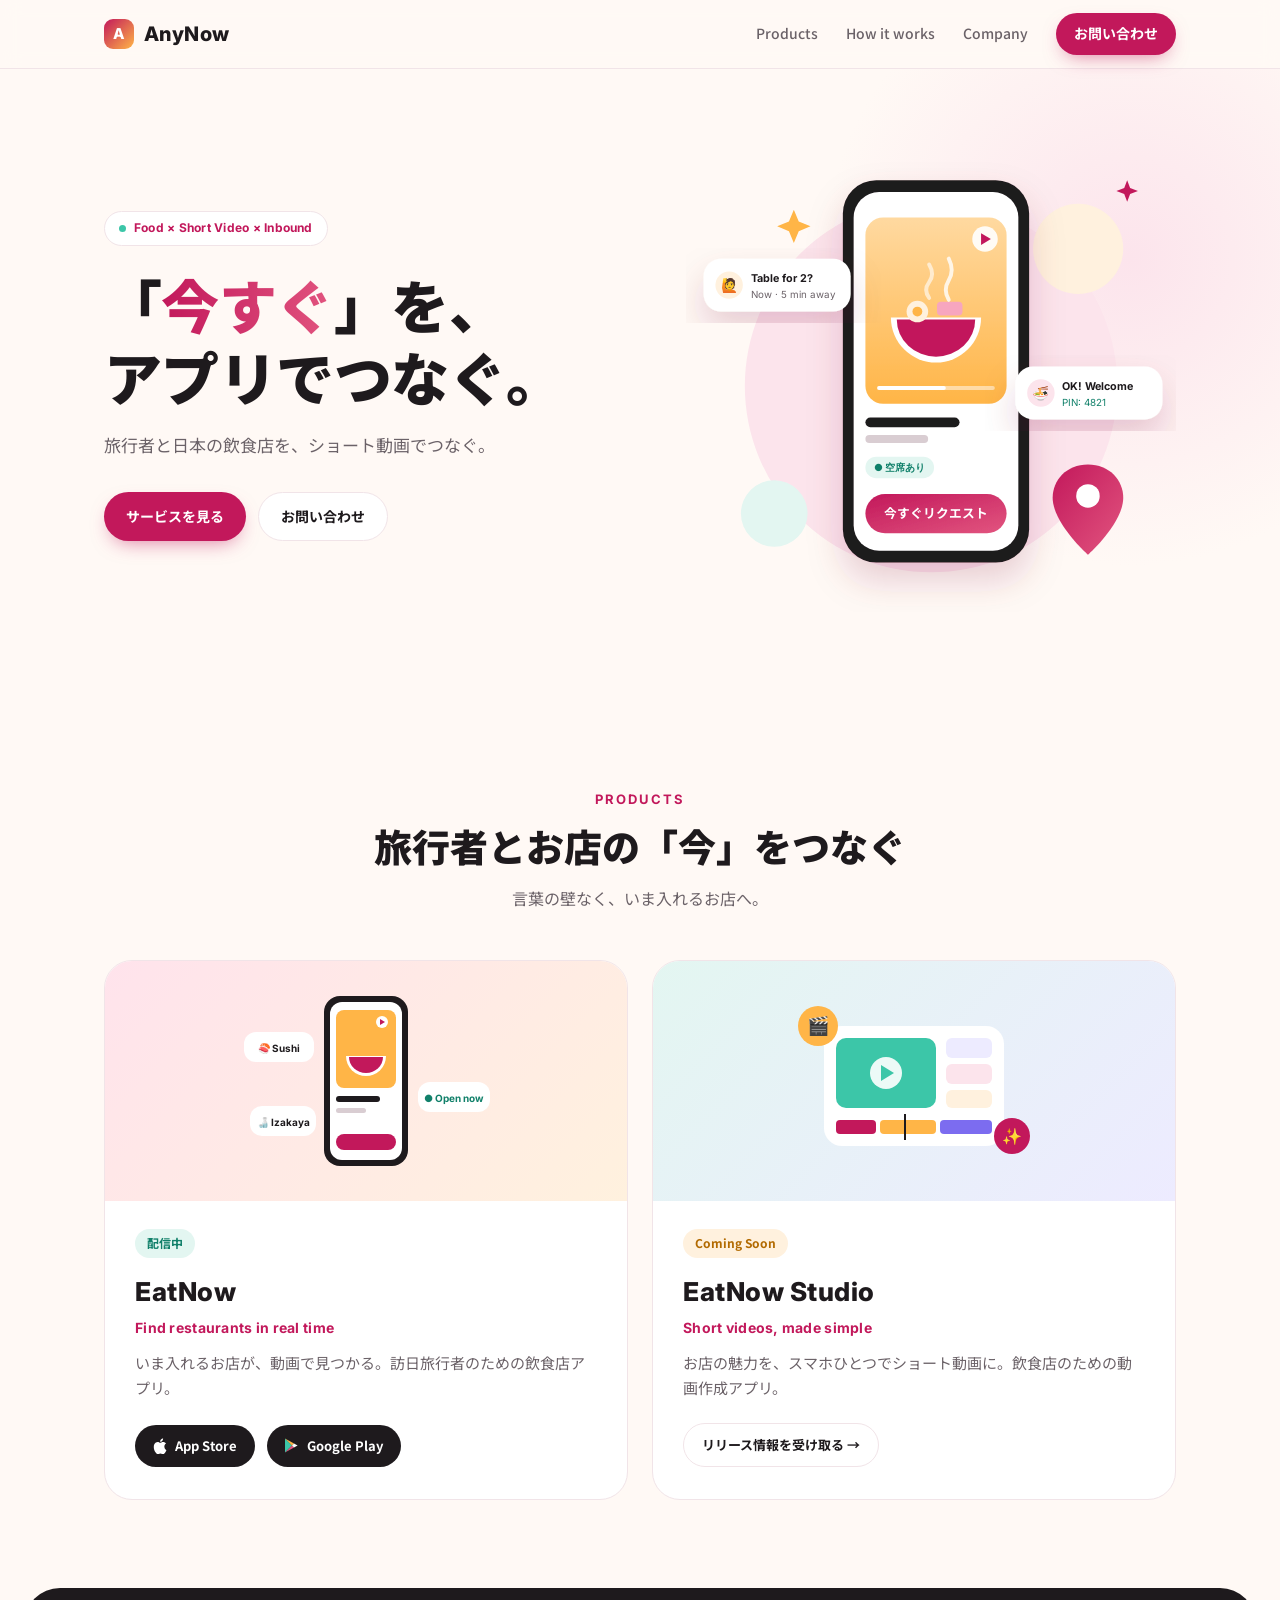
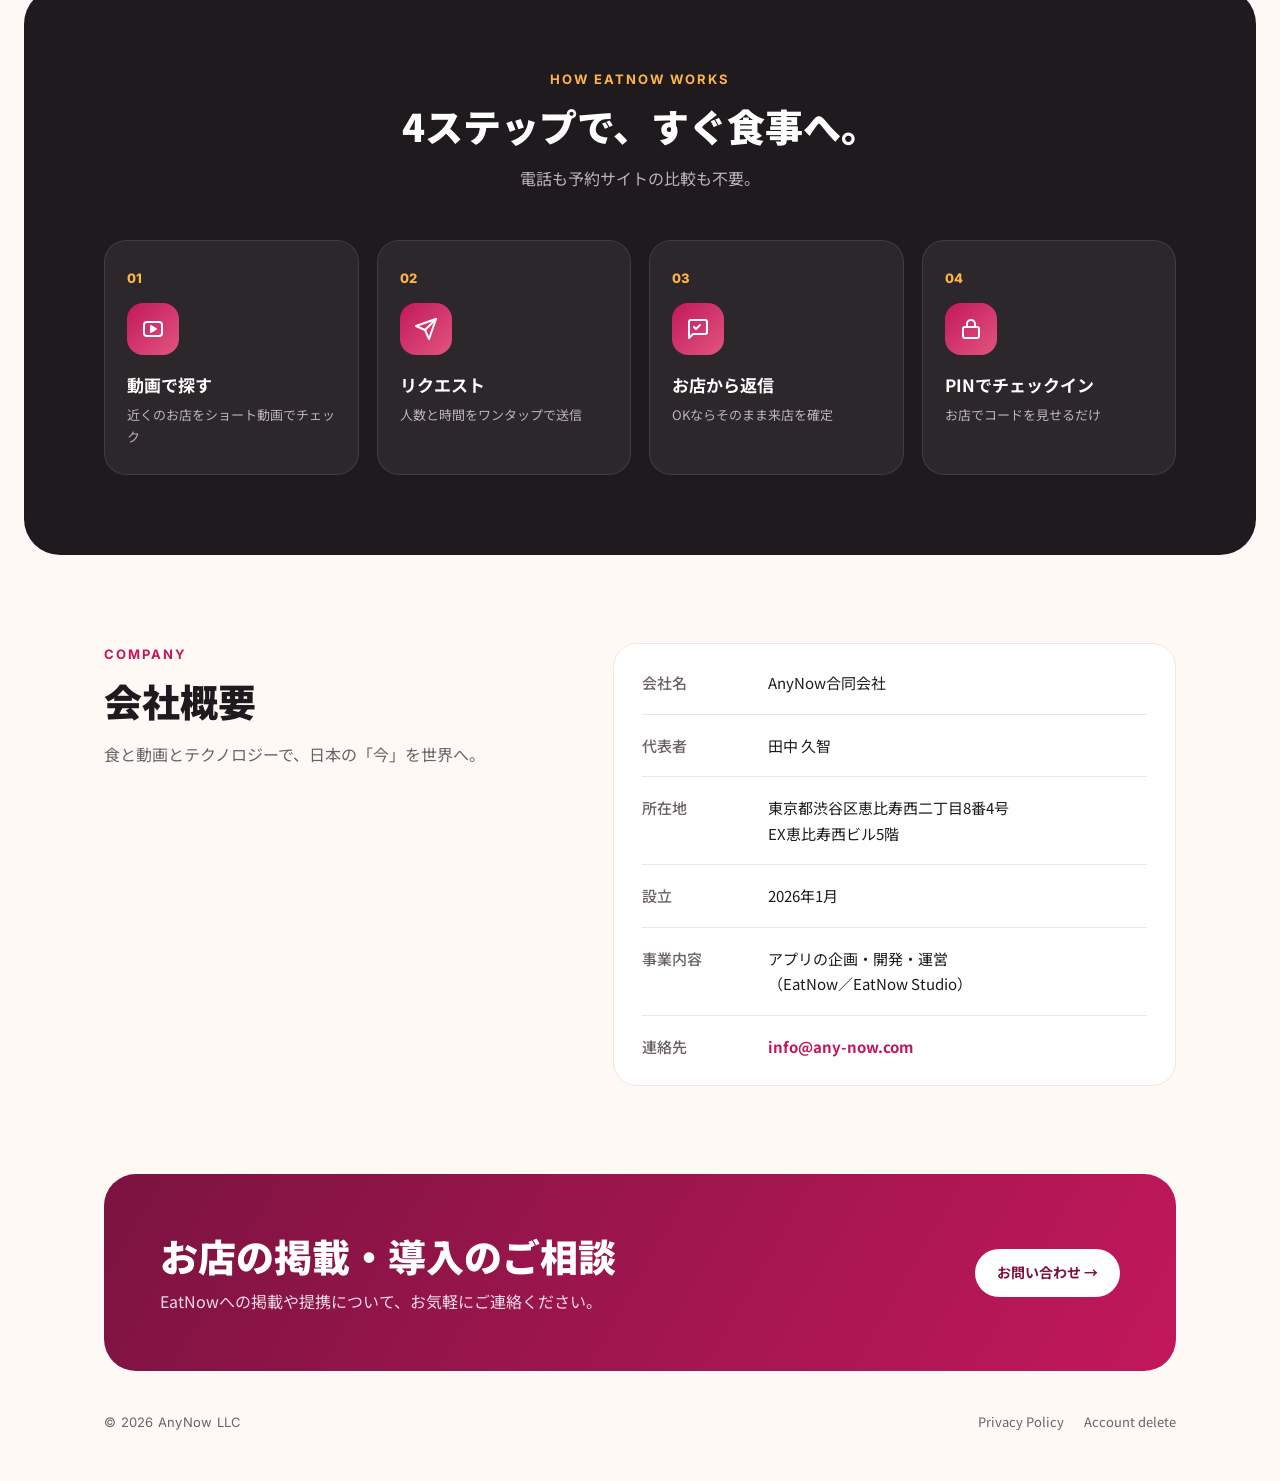
==== index.html @ a9640566 "Add AnyNow website (home, privacy policy, account delete)" ====
<!DOCTYPE html>
<html lang="ja">
<head>
<meta charset="utf-8">
<meta name="viewport" content="width=device-width, initial-scale=1">
<title>AnyNow | 「今すぐ」を、アプリでつなぐ。</title>
<meta name="description" content="AnyNow合同会社は、訪日旅行者と日本の飲食店をショート動画でつなぐアプリ「EatNow」を開発・運営しています。">
<link rel="icon" href="data:image/svg+xml,%3Csvg xmlns='http://www.w3.org/2000/svg' viewBox='0 0 32 32'%3E%3Cdefs%3E%3ClinearGradient id='g' x1='0' y1='0' x2='1' y2='1'%3E%3Cstop offset='0' stop-color='%23C2185B'/%3E%3Cstop offset='1' stop-color='%23FFB547'/%3E%3C/linearGradient%3E%3C/defs%3E%3Crect width='32' height='32' rx='9' fill='url(%23g)'/%3E%3Ctext x='16' y='22' text-anchor='middle' font-family='Arial' font-weight='700' font-size='16' fill='white'%3EA%3C/text%3E%3C/svg%3E">
<link rel="preconnect" href="https://fonts.googleapis.com">
<link href="https://fonts.googleapis.com/css2?family=Noto+Sans+JP:wght@400;500;700;900&family=Inter:wght@500;700;800&display=swap" rel="stylesheet">
<link rel="stylesheet" href="/style.css">
</head>
<body>
<nav>
  <div class="wrap">
    <a class="logo en" href="/"><i>A</i>AnyNow</a>
    <div class="links">
      <a href="#products">Products</a>
      <a href="#how">How it works</a>
      <a href="#company">Company</a>
      <a class="btn btn-primary" href="mailto:info@any-now.com">お問い合わせ</a>
    </div>
  </div>
</nav>

<header class="hero" id="top">
  <div class="wrap">
    <div>
      <span class="eyebrow"><b></b><span class="en">Food × Short Video × Inbound</span></span>
      <h1>「<em>今すぐ</em>」を、<br>アプリでつなぐ。</h1>
      <p class="lead">旅行者と日本の飲食店を、ショート動画でつなぐ。</p>
      <div class="cta">
        <a class="btn btn-primary" href="#products">サービスを見る</a>
        <a class="btn btn-ghost" href="mailto:info@any-now.com">お問い合わせ</a>
      </div>
    </div>

    <!-- Hero illustration -->
    <svg class="hero-art" viewBox="0 0 500 480" role="img" aria-label="スマホで飲食店の動画を見つけるイラスト">
      <defs>
        <linearGradient id="g1" x1="0" y1="0" x2="1" y2="1"><stop offset="0" stop-color="#C2185B"/><stop offset="1" stop-color="#E2557F"/></linearGradient>
        <linearGradient id="g2" x1="0" y1="0" x2="0" y2="1"><stop offset="0" stop-color="#FFD9A0"/><stop offset="1" stop-color="#FFB547"/></linearGradient>
        <filter id="sh" x="-20%" y="-20%" width="140%" height="140%"><feDropShadow dx="0" dy="18" stdDeviation="18" flood-color="#7B1340" flood-opacity=".18"/></filter>
      </defs>
      <!-- backdrop blobs -->
      <circle cx="250" cy="250" r="190" fill="#FCE4EC"/>
      <circle cx="400" cy="110" r="46" fill="#FFF1DE"/>
      <circle cx="90" cy="380" r="34" fill="#E3F6F1"/>
      <!-- phone -->
      <g filter="url(#sh)">
        <rect x="160" y="40" width="190" height="390" rx="34" fill="#1E1A1D"/>
        <rect x="171" y="52" width="168" height="366" rx="26" fill="#fff"/>
        <!-- video card -->
        <rect x="183" y="78" width="144" height="190" rx="18" fill="url(#g2)"/>
        <!-- ramen bowl -->
        <path d="M209 180 h92 a46 46 0 0 1 -92 0z" fill="#fff"/>
        <path d="M215 182 h80 a40 38 0 0 1 -80 0z" fill="#C2185B"/>
        <circle cx="236" cy="174" r="11" fill="#FFF1DE"/><circle cx="236" cy="174" r="5" fill="#FFB547"/>
        <rect x="256" y="164" width="26" height="14" rx="4" fill="#F7A6BF"/>
        <path d="M268 120 q6 12 0 22 q-6 10 0 20" stroke="#fff" stroke-width="4" fill="none" stroke-linecap="round" opacity=".8"/>
        <path d="M248 126 q6 10 0 18 q-6 8 0 16" stroke="#fff" stroke-width="4" fill="none" stroke-linecap="round" opacity=".6"/>
        <!-- play -->
        <circle cx="305" cy="100" r="13" fill="#fff" opacity=".9"/><path d="M301 94 l10 6 l-10 6z" fill="#C2185B"/>
        <!-- progress -->
        <rect x="195" y="250" width="120" height="4" rx="2" fill="#fff" opacity=".5"/><rect x="195" y="250" width="70" height="4" rx="2" fill="#fff"/>
        <!-- info -->
        <rect x="183" y="282" width="96" height="10" rx="5" fill="#1E1A1D"/>
        <rect x="183" y="300" width="64" height="8" rx="4" fill="#D9CDD2"/>
        <rect x="183" y="322" width="70" height="22" rx="11" fill="#E3F6F1"/><text x="218" y="337" text-anchor="middle" font-family="Inter" font-size="10" font-weight="700" fill="#11806A">● 空席あり</text>
        <rect x="183" y="360" width="144" height="40" rx="20" fill="url(#g1)"/>
        <text x="255" y="385" text-anchor="middle" font-family="Noto Sans JP, sans-serif" font-size="13" font-weight="700" fill="#fff">今すぐリクエスト</text>
      </g>
      <!-- chat bubbles -->
      <g class="float">
        <rect x="18" y="120" width="150" height="54" rx="18" fill="#fff" filter="url(#sh)"/>
        <circle cx="44" cy="147" r="14" fill="#FFF1DE"/><text x="44" y="152" text-anchor="middle" font-size="14">🙋</text>
        <text x="66" y="144" font-family="Inter" font-size="11" font-weight="700" fill="#1E1A1D">Table for 2?</text>
        <text x="66" y="160" font-family="Inter" font-size="10" fill="#6B6268">Now · 5 min away</text>
      </g>
      <g class="float d2">
        <rect x="336" y="230" width="150" height="54" rx="18" fill="#fff" filter="url(#sh)"/>
        <circle cx="362" cy="257" r="14" fill="#FCE4EC"/><text x="362" y="262" text-anchor="middle" font-size="14">🍜</text>
        <text x="384" y="254" font-family="Inter" font-size="11" font-weight="700" fill="#1E1A1D">OK! Welcome</text>
        <text x="384" y="270" font-family="Inter" font-size="10" fill="#11806A">PIN: 4821</text>
      </g>
      <!-- map pin -->
      <g class="float">
        <path d="M410 330 c-22 0 -36 16 -36 34 c0 26 36 58 36 58 s36 -32 36 -58 c0 -18 -14 -34 -36 -34z" fill="url(#g1)"/>
        <circle cx="410" cy="362" r="12" fill="#fff"/>
      </g>
      <!-- sparkles -->
      <path d="M110 70 l5 12 l12 5 l-12 5 l-5 12 l-5 -12 l-12 -5 l12 -5z" fill="#FFB547"/>
      <path d="M450 40 l3 8 l8 3 l-8 3 l-3 8 l-3 -8 l-8 -3 l8 -3z" fill="#C2185B"/>
    </svg>
  </div>
</header>

<section id="products">
  <div class="wrap center">
    <div class="kicker en">Products</div>
    <h2>旅行者とお店の「今」をつなぐ</h2>
    <p class="sub">言葉の壁なく、いま入れるお店へ。</p>
  </div>
  <div class="wrap grid2">
    <article class="card">
      <div class="art a">
        <svg width="260" height="190" viewBox="0 0 260 190" aria-hidden="true">
          <rect x="88" y="10" width="84" height="170" rx="16" fill="#1E1A1D"/>
          <rect x="94" y="16" width="72" height="158" rx="12" fill="#fff"/>
          <rect x="100" y="24" width="60" height="78" rx="8" fill="#FFB547"/>
          <path d="M110 70 h40 a20 20 0 0 1 -40 0z" fill="#fff"/><path d="M113 71 h34 a17 16 0 0 1 -34 0z" fill="#C2185B"/>
          <circle cx="146" cy="36" r="6" fill="#fff"/><path d="M144 33 l5 3 l-5 3z" fill="#C2185B"/>
          <rect x="100" y="110" width="44" height="6" rx="3" fill="#1E1A1D"/>
          <rect x="100" y="122" width="30" height="5" rx="2.5" fill="#D9CDD2"/>
          <rect x="100" y="148" width="60" height="16" rx="8" fill="#C2185B"/>
          <g class="float"><rect x="8" y="46" width="70" height="30" rx="12" fill="#fff"/><text x="43" y="66" text-anchor="middle" font-family="Inter" font-size="10" font-weight="700" fill="#1E1A1D">🍣 Sushi</text></g>
          <g class="float d2"><rect x="182" y="96" width="72" height="30" rx="12" fill="#fff"/><text x="218" y="116" text-anchor="middle" font-family="Inter" font-size="10" font-weight="700" fill="#11806A">● Open now</text></g>
          <g class="float"><rect x="14" y="120" width="66" height="30" rx="12" fill="#fff"/><text x="47" y="140" text-anchor="middle" font-family="Inter" font-size="10" font-weight="700" fill="#1E1A1D">🍶 Izakaya</text></g>
        </svg>
      </div>
      <div class="body">
        <span class="tag live">配信中</span>
        <h3 class="en">EatNow</h3>
        <div class="en-sub en">Find restaurants in real time</div>
        <p>いま入れるお店が、動画で見つかる。訪日旅行者のための飲食店アプリ。</p>
        <div class="cta">
          <a class="btn btn-dark" href="https://apps.apple.com/us/app/eatnow-by-anynow/id6777849976" target="_blank" rel="noopener">
            <svg width="14" height="16" viewBox="0 0 14 17" fill="#fff" aria-hidden="true"><path d="M11.6 9c0-2 1.7-3 1.8-3.1-1-1.4-2.5-1.6-3-1.6-1.3-.1-2.5.8-3.1.8-.7 0-1.6-.8-2.7-.8C3.2 4.3 1.9 5.2 1.1 6.5c-1.5 2.6-.4 6.5 1.1 8.6.7 1 1.5 2.2 2.6 2.1 1-.04 1.4-.7 2.7-.7 1.2 0 1.6.7 2.7.7 1.1 0 1.8-1 2.5-2 .8-1.2 1.1-2.3 1.1-2.4 0 0-2.2-.8-2.2-3.8zM9.5 2.9C10 2.2 10.4 1.3 10.3.4c-.8 0-1.8.5-2.3 1.2-.5.6-1 1.5-.8 2.4.9.1 1.8-.4 2.3-1.1z"/></svg>
            App Store</a>
          <a class="btn btn-dark" href="https://play.google.com/store/apps/details?id=com.anynow.app.eatnow" target="_blank" rel="noopener">
            <svg width="14" height="15" viewBox="0 0 14 15" aria-hidden="true"><path d="M0 .6v13.8L7 7.5z" fill="#3CC6A8"/><path d="M7 7.5 0 .6l9 5z" fill="#FFB547"/><path d="M7 7.5 0 14.4l9-5z" fill="#E2557F"/><path d="M9 5.6 12.6 7.5 9 9.4 7 7.5z" fill="#fff"/></svg>
            Google Play</a>
        </div>
      </div>
    </article>

    <article class="card">
      <div class="art b">
        <svg width="260" height="190" viewBox="0 0 260 190" aria-hidden="true">
          <!-- clapper / editor -->
          <rect x="40" y="40" width="180" height="120" rx="18" fill="#fff"/>
          <rect x="52" y="52" width="100" height="70" rx="10" fill="#3CC6A8"/>
          <circle cx="102" cy="87" r="16" fill="#fff" opacity=".9"/><path d="M97 79 l13 8 l-13 8z" fill="#3CC6A8"/>
          <rect x="162" y="52" width="46" height="20" rx="6" fill="#EDEBFF"/>
          <rect x="162" y="78" width="46" height="20" rx="6" fill="#FCE4EC"/>
          <rect x="162" y="104" width="46" height="18" rx="6" fill="#FFF1DE"/>
          <!-- timeline -->
          <rect x="52" y="134" width="40" height="14" rx="4" fill="#C2185B"/>
          <rect x="96" y="134" width="56" height="14" rx="4" fill="#FFB547"/>
          <rect x="156" y="134" width="52" height="14" rx="4" fill="#7C6CF0"/>
          <rect x="120" y="128" width="2" height="26" fill="#1E1A1D"/>
          <g class="float"><circle cx="34" cy="40" r="20" fill="#FFB547"/><text x="34" y="46" text-anchor="middle" font-size="18">🎬</text></g>
          <g class="float d2"><circle cx="228" cy="150" r="18" fill="#C2185B"/><text x="228" y="156" text-anchor="middle" font-size="16">✨</text></g>
        </svg>
      </div>
      <div class="body">
        <span class="tag soon">Coming Soon</span>
        <h3 class="en">EatNow Studio</h3>
        <div class="en-sub en">Short videos, made simple</div>
        <p>お店の魅力を、スマホひとつでショート動画に。飲食店のための動画作成アプリ。</p>
        <div class="cta">
          <a class="btn btn-ghost" href="mailto:info@any-now.com?subject=EatNow%20Studio">リリース情報を受け取る →</a>
        </div>
      </div>
    </article>
  </div>
</section>

<div class="steps" id="how">
  <div class="wrap center">
    <div class="kicker en">How EatNow works</div>
    <h2>4ステップで、すぐ食事へ。</h2>
    <p class="sub">電話も予約サイトの比較も不要。</p>
  </div>
  <div class="wrap grid4">
    <div class="step"><div class="num">01</div><div class="ic"><svg width="24" height="24" viewBox="0 0 24 24" fill="none" stroke="#fff" stroke-width="2" stroke-linecap="round" stroke-linejoin="round"><rect x="3" y="5" width="18" height="14" rx="3"/><path d="m10 9 5 3-5 3z" fill="#fff"/></svg></div><h4>動画で探す</h4><p>近くのお店をショート動画でチェック</p></div>
    <div class="step"><div class="num">02</div><div class="ic"><svg width="24" height="24" viewBox="0 0 24 24" fill="none" stroke="#fff" stroke-width="2" stroke-linecap="round" stroke-linejoin="round"><path d="M22 2 11 13"/><path d="M22 2 15 22l-4-9-9-4z"/></svg></div><h4>リクエスト</h4><p>人数と時間をワンタップで送信</p></div>
    <div class="step"><div class="num">03</div><div class="ic"><svg width="24" height="24" viewBox="0 0 24 24" fill="none" stroke="#fff" stroke-width="2" stroke-linecap="round" stroke-linejoin="round"><path d="M21 15a2 2 0 0 1-2 2H7l-4 4V5a2 2 0 0 1 2-2h14a2 2 0 0 1 2 2z"/><path d="m8 10 2 2 4-4"/></svg></div><h4>お店から返信</h4><p>OKならそのまま来店を確定</p></div>
    <div class="step"><div class="num">04</div><div class="ic"><svg width="24" height="24" viewBox="0 0 24 24" fill="none" stroke="#fff" stroke-width="2" stroke-linecap="round" stroke-linejoin="round"><rect x="4" y="10" width="16" height="11" rx="2"/><path d="M8 10V7a4 4 0 0 1 8 0v3"/></svg></div><h4>PINでチェックイン</h4><p>お店でコードを見せるだけ</p></div>
  </div>
</div>

<section id="company">
  <div class="wrap company">
    <div>
      <div class="kicker en">Company</div>
      <h2>会社概要</h2>
      <p class="sub">食と動画とテクノロジーで、日本の「今」を世界へ。</p>
    </div>
    <dl>
      <div><dt>会社名</dt><dd>AnyNow合同会社</dd></div>
      <div><dt>代表者</dt><dd>田中 久智</dd></div>
      <div><dt>所在地</dt><dd>東京都渋谷区恵比寿西二丁目8番4号<br>EX恵比寿西ビル5階</dd></div>
      <div><dt>設立</dt><dd>2026年1月</dd></div>
      <div><dt>事業内容</dt><dd>アプリの企画・開発・運営<br>（EatNow／EatNow Studio）</dd></div>
      <div><dt>連絡先</dt><dd><a href="mailto:info@any-now.com">info@any-now.com</a></dd></div>
    </dl>
  </div>
</section>

<div class="wrap">
  <div class="contact">
    <div>
      <h2>お店の掲載・導入のご相談</h2>
      <p>EatNowへの掲載や提携について、お気軽にご連絡ください。</p>
    </div>
    <a class="btn" href="mailto:info@any-now.com">お問い合わせ →</a>
  </div>
</div>

<footer>
  <div class="wrap">
    <span class="en">© 2026 AnyNow LLC</span>
    <span class="flinks"><a href="/privacy-policy">Privacy Policy</a><a href="/account-delete">Account delete</a></span>
  </div>
</footer>
</body>
</html>
---- style.css ----
:root{
    --brand:#C2185B; --brand-deep:#7B1340; --brand-soft:#FCE4EC;
    --sun:#FFB547; --mint:#3CC6A8; --ink:#1E1A1D; --muted:#6B6268;
    --bg:#FFF9F5; --card:#FFFFFF; --line:#F1E4E8;
  }
  *{box-sizing:border-box;margin:0;padding:0}
  html{scroll-behavior:smooth}
  body{font-family:"Noto Sans JP","Inter",system-ui,sans-serif;color:var(--ink);background:var(--bg);line-height:1.7;-webkit-font-smoothing:antialiased}
  a{color:inherit;text-decoration:none}
  .wrap{max-width:1120px;margin:0 auto;padding:0 24px}
  .en{font-family:"Inter","Noto Sans JP",sans-serif;letter-spacing:.02em}

  /* nav */
  nav{position:sticky;top:0;z-index:10;background:rgba(255,249,245,.85);backdrop-filter:blur(10px);border-bottom:1px solid var(--line)}
  nav .wrap{display:flex;align-items:center;justify-content:space-between;height:68px}
  .logo{display:flex;align-items:center;gap:10px;font-weight:800;font-size:20px}
  .logo i{width:30px;height:30px;border-radius:9px;background:linear-gradient(135deg,var(--brand),var(--sun));display:grid;place-items:center;color:#fff;font-style:normal;font-size:15px}
  .links{display:flex;gap:28px;align-items:center;font-size:14px;font-weight:500;color:var(--muted)}
  .links a:hover{color:var(--brand)}
  .btn{display:inline-flex;align-items:center;gap:8px;padding:12px 22px;border-radius:999px;font-weight:700;font-size:14px;transition:transform .15s,box-shadow .15s}
  .btn:hover{transform:translateY(-2px)}
  .btn-primary{background:var(--brand);color:#fff;box-shadow:0 8px 20px -8px rgba(194,24,91,.6)}
  .btn-dark{background:var(--ink);color:#fff}
  .btn-ghost{background:#fff;color:var(--ink);border:1px solid var(--line)}
  .links .btn{color:#fff;padding:9px 18px}

  /* hero */
  .hero{position:relative;overflow:hidden;padding:72px 0 88px}
  .hero::before{content:"";position:absolute;width:620px;height:620px;right:-160px;top:-120px;border-radius:50%;background:radial-gradient(circle,var(--brand-soft) 0%,rgba(252,228,236,0) 70%)}
  .hero .wrap{position:relative;display:grid;grid-template-columns:1.05fr .95fr;gap:40px;align-items:center}
  .eyebrow{display:inline-flex;gap:8px;align-items:center;font-size:12px;font-weight:700;color:var(--brand);background:#fff;border:1px solid var(--line);padding:6px 14px;border-radius:999px}
  .eyebrow b{width:7px;height:7px;border-radius:50%;background:var(--mint)}
  h1{font-size:clamp(34px,5.2vw,58px);line-height:1.25;font-weight:900;margin:22px 0 18px;letter-spacing:-.01em}
  h1 em{font-style:normal;background:linear-gradient(90deg,var(--brand),#E2557F);-webkit-background-clip:text;background-clip:text;color:transparent}
  .lead{font-size:17px;color:var(--muted);max-width:30em}
  .cta{display:flex;gap:12px;flex-wrap:wrap;margin-top:32px}
  .hero-art{width:100%;max-width:500px;justify-self:center}

  /* sections */
  section{padding:88px 0}
  .kicker{font-size:13px;font-weight:700;color:var(--brand);letter-spacing:.15em;text-transform:uppercase}
  h2{font-size:clamp(26px,3.4vw,38px);font-weight:900;line-height:1.35;margin:10px 0 14px}
  .sub{color:var(--muted);max-width:36em}
  .center{text-align:center}.center .sub{margin:0 auto}

  /* products */
  .grid2{display:grid;grid-template-columns:1fr 1fr;gap:24px;margin-top:48px}
  .card{background:var(--card);border:1px solid var(--line);border-radius:28px;overflow:hidden;display:flex;flex-direction:column;transition:transform .2s,box-shadow .2s}
  .card:hover{transform:translateY(-4px);box-shadow:0 24px 48px -24px rgba(123,19,64,.25)}
  .card .art{height:240px;display:grid;place-items:center}
  .card .art.a{background:linear-gradient(135deg,#FFE3EC,#FFF1DE)}
  .card .art.b{background:linear-gradient(135deg,#E3F6F1,#EDEBFF)}
  .card .body{padding:28px 30px 32px;flex:1;display:flex;flex-direction:column}
  .tag{align-self:flex-start;font-size:12px;font-weight:700;padding:4px 12px;border-radius:999px;margin-bottom:12px}
  .tag.live{background:#E3F6F1;color:#11806A}
  .tag.soon{background:#FFF1DE;color:#B26A00}
  .card h3{font-size:26px;font-weight:800}
  .card .en-sub{color:var(--brand);font-weight:700;font-size:14px;margin:2px 0 10px}
  .card p{color:var(--muted);font-size:15px}
  .card .cta{margin-top:auto;padding-top:22px}
  .card .btn{padding:10px 18px;font-size:13px}

  /* steps */
  .steps{background:var(--ink);color:#fff;border-radius:36px;margin:0 24px;padding:80px 0}
  .steps .kicker{color:var(--sun)}
  .steps .sub{color:#BDB3B8}
  .grid4{display:grid;grid-template-columns:repeat(4,1fr);gap:18px;margin-top:48px}
  .step{background:rgba(255,255,255,.06);border:1px solid rgba(255,255,255,.1);border-radius:22px;padding:26px 22px}
  .step .num{font-family:Inter;font-weight:800;font-size:13px;color:var(--sun)}
  .step .ic{width:52px;height:52px;border-radius:16px;display:grid;place-items:center;margin:14px 0 16px;background:linear-gradient(135deg,var(--brand),#E2557F)}
  .step h4{font-size:17px;font-weight:700}
  .step p{font-size:13px;color:#BDB3B8;margin-top:4px}

  /* company */
  .company{display:grid;grid-template-columns:.9fr 1.1fr;gap:48px;align-items:start}
  dl{background:#fff;border:1px solid var(--line);border-radius:24px;padding:8px 28px}
  dl div{display:grid;grid-template-columns:110px 1fr;gap:16px;padding:18px 0;border-bottom:1px solid var(--line);font-size:15px}
  dl div:last-child{border-bottom:none}
  dt{color:var(--muted);font-weight:500}
  dd a{color:var(--brand);font-weight:700}

  /* contact */
  .contact{background:linear-gradient(120deg,var(--brand-deep),var(--brand));color:#fff;border-radius:32px;padding:56px;display:flex;justify-content:space-between;align-items:center;gap:24px;flex-wrap:wrap}
  .contact h2{margin:0 0 6px}
  .contact p{opacity:.85}
  .contact .btn{background:#fff;color:var(--brand-deep)}
  footer{padding:40px 0 48px;color:var(--muted);font-size:13px}
  footer .wrap{display:flex;justify-content:space-between;flex-wrap:wrap;gap:12px}

  /* motion */
  @keyframes floaty{0%,100%{transform:translateY(0)}50%{transform:translateY(-10px)}}
  .float{animation:floaty 5s ease-in-out infinite}
  .float.d2{animation-delay:-2.5s}
  @media (prefers-reduced-motion:reduce){.float{animation:none}}

  @media (max-width:860px){
    .links a:not(.btn){display:none}
    .hero{padding:40px 0 56px}
    .hero .wrap,.grid2,.company{grid-template-columns:1fr}
    .hero-art{max-width:380px}
    .grid4{grid-template-columns:1fr 1fr}
    section{padding:64px 0}
    .steps{margin:0 12px;padding:56px 0;border-radius:28px}
    .contact{padding:36px 28px}
  }
  @media (max-width:480px){
    .wrap{padding:0 18px}
    .grid4{grid-template-columns:1fr}
    dl div{grid-template-columns:1fr;gap:2px}
  }

  footer .flinks{display:flex;gap:20px;flex-wrap:wrap}
  footer a:hover{color:var(--brand)}
  /* legal pages */
  .legal{max-width:760px;margin:0 auto;padding:64px 24px 40px}
  .legal h1{font-size:clamp(30px,4.5vw,44px);margin:8px 0 6px}
  .legal .updated{color:var(--muted);font-size:14px;margin-bottom:32px}
  .legal .doc{background:#fff;border:1px solid var(--line);border-radius:24px;padding:36px 40px}
  .legal h2{font-size:20px;margin:28px 0 8px}
  .legal h2:first-child{margin-top:0}
  .legal p{margin:8px 0;color:#3b3438}
  .legal ul{margin:8px 0 8px 1.3em;color:#3b3438}
  .legal li{margin:4px 0}
  .legal a{color:var(--brand);font-weight:700}
  .note{background:var(--brand-soft);border-radius:16px;padding:18px 22px;margin:18px 0}
  @media (max-width:480px){.legal .doc{padding:26px 22px}}
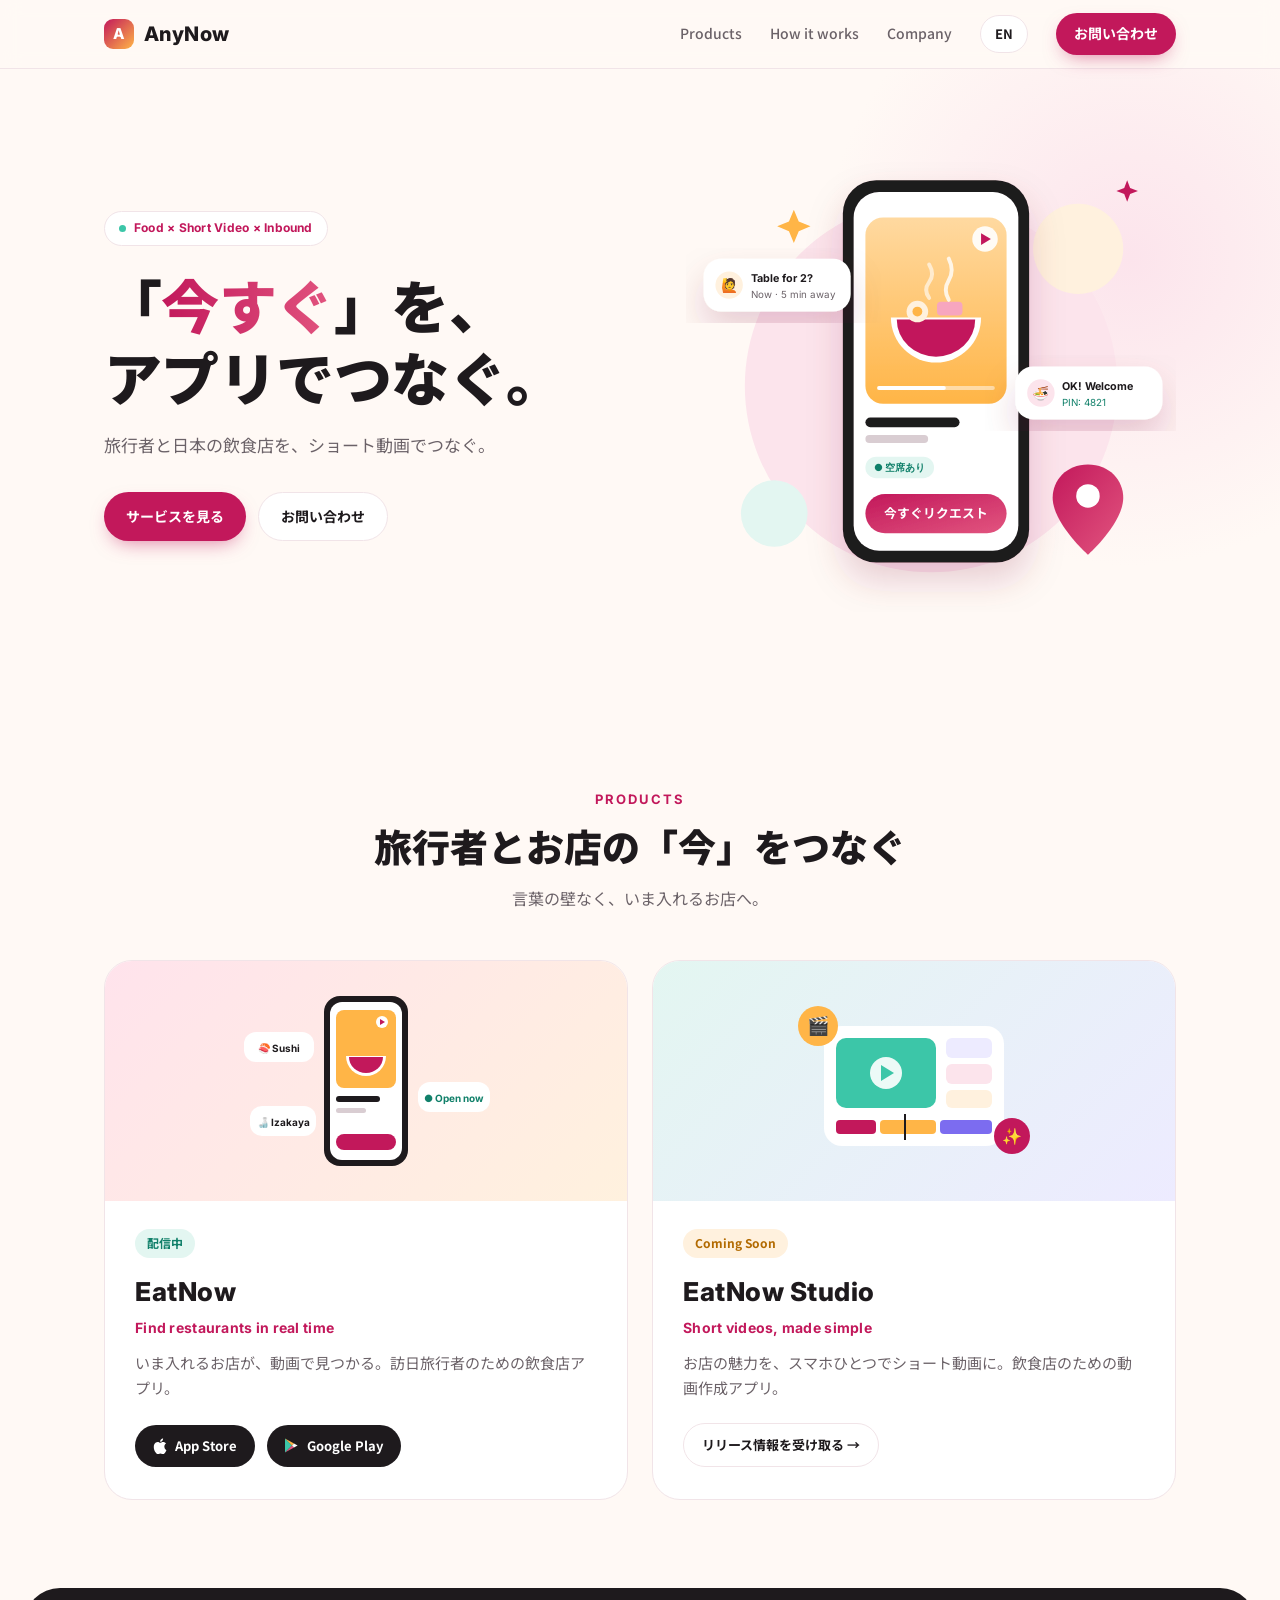
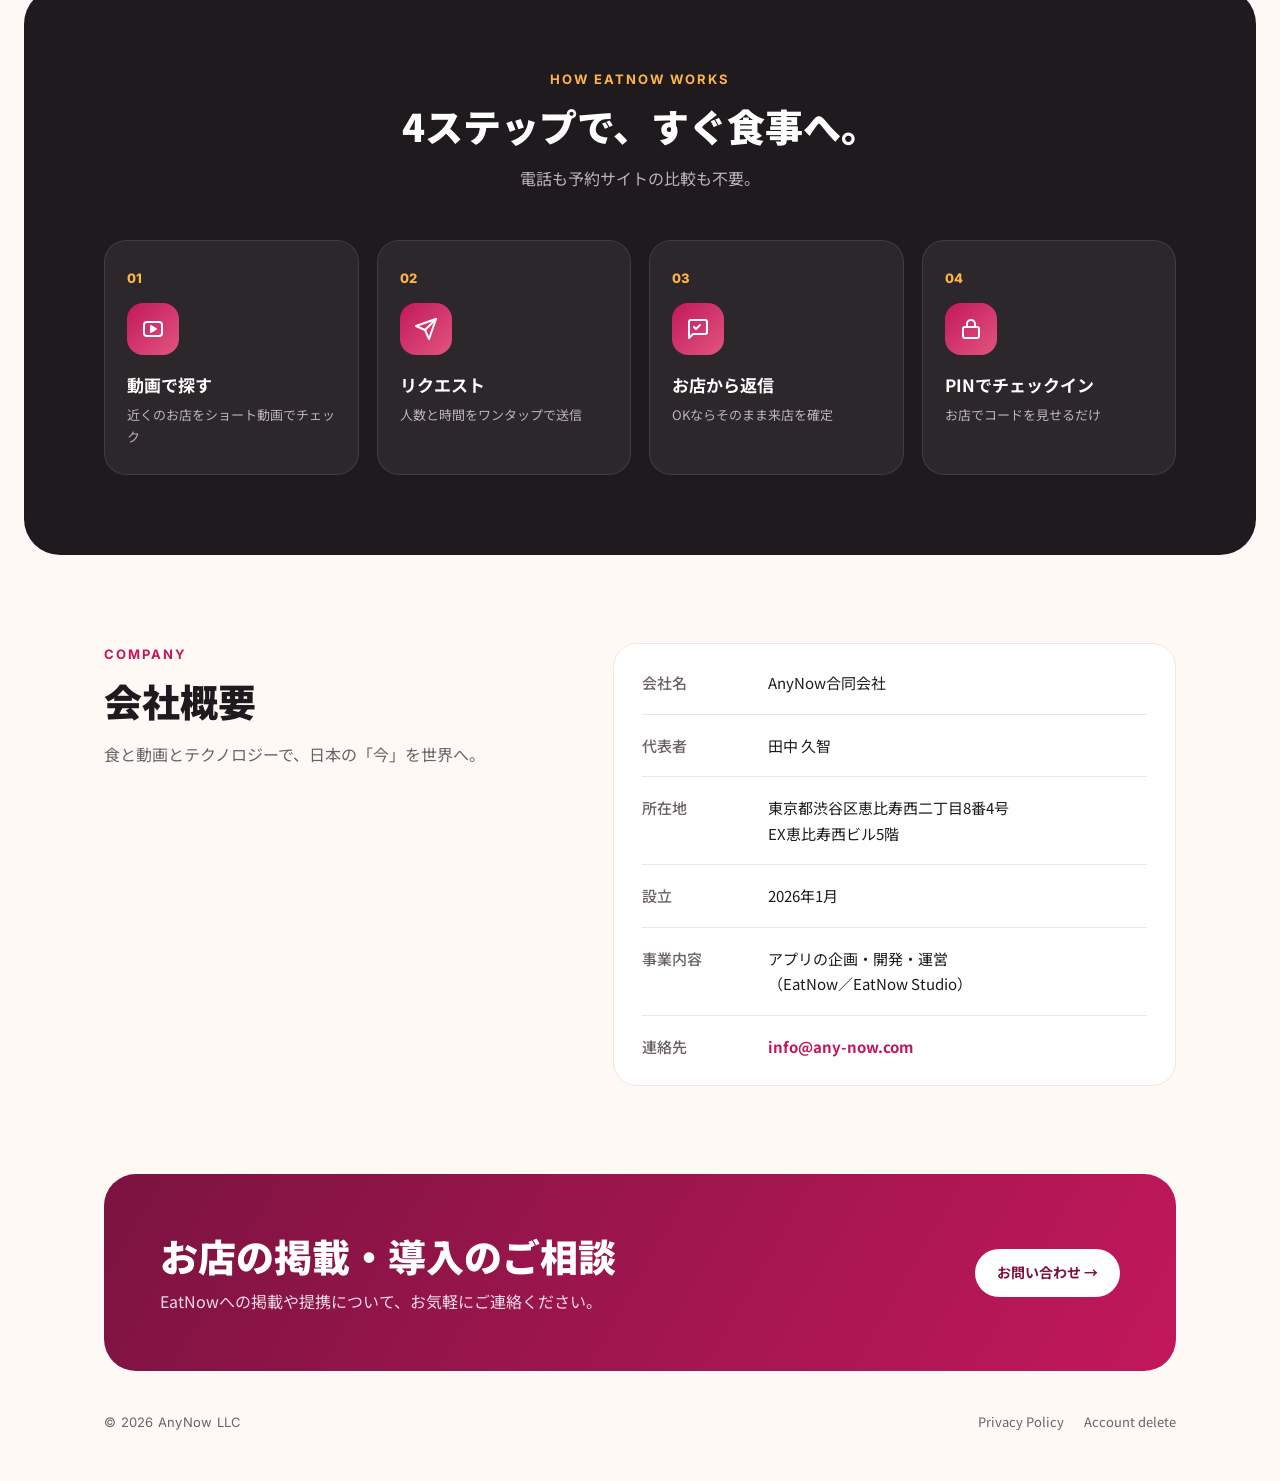
==== commit 20ddac92: "Add EN/JA language switch to pages" ====
--- a/index.html
+++ b/index.html
@@ -8,6 +8,8 @@
 <link rel="icon" href="data:image/svg+xml,%3Csvg xmlns='http://www.w3.org/2000/svg' viewBox='0 0 32 32'%3E%3Cdefs%3E%3ClinearGradient id='g' x1='0' y1='0' x2='1' y2='1'%3E%3Cstop offset='0' stop-color='%23C2185B'/%3E%3Cstop offset='1' stop-color='%23FFB547'/%3E%3C/linearGradient%3E%3C/defs%3E%3Crect width='32' height='32' rx='9' fill='url(%23g)'/%3E%3Ctext x='16' y='22' text-anchor='middle' font-family='Arial' font-weight='700' font-size='16' fill='white'%3EA%3C/text%3E%3C/svg%3E">
 <link rel="preconnect" href="https://fonts.googleapis.com">
 <link href="https://fonts.googleapis.com/css2?family=Noto+Sans+JP:wght@400;500;700;900&family=Inter:wght@500;700;800&display=swap" rel="stylesheet">
+<link rel="alternate" hreflang="ja" href="https://www.any-now.com/">
+<link rel="alternate" hreflang="en" href="https://www.any-now.com/en/">
 <link rel="stylesheet" href="/style.css">
 </head>
 <body>
@@ -18,6 +20,7 @@
       <a href="#products">Products</a>
       <a href="#how">How it works</a>
       <a href="#company">Company</a>
+      <a class="lang" href="/en/" lang="en">EN</a>
       <a class="btn btn-primary" href="mailto:info@any-now.com">お問い合わせ</a>
     </div>
   </div>
--- a/style.css
+++ b/style.css
@@ -94,7 +94,7 @@
   @media (prefers-reduced-motion:reduce){.float{animation:none}}
 
   @media (max-width:860px){
-    .links a:not(.btn){display:none}
+    .links a:not(.btn):not(.lang){display:none}
     .hero{padding:40px 0 56px}
     .hero .wrap,.grid2,.company{grid-template-columns:1fr}
     .hero-art{max-width:380px}
@@ -124,3 +124,12 @@
   .legal a{color:var(--brand);font-weight:700}
   .note{background:var(--brand-soft);border-radius:16px;padding:18px 22px;margin:18px 0}
   @media (max-width:480px){.legal .doc{padding:26px 22px}}
+
+  .links .lang{color:var(--ink);background:#fff;border:1px solid var(--line);border-radius:999px;padding:7px 14px;font-size:13px;font-weight:700}
+  .links .lang:hover{color:var(--brand);border-color:var(--brand)}
+  .lang-switch{display:inline-flex;background:#fff;border:1px solid var(--line);border-radius:999px;padding:4px;margin:0 0 24px}
+  .lang-switch button{border:0;background:none;font:inherit;font-size:13px;font-weight:700;color:var(--muted);padding:6px 16px;border-radius:999px;cursor:pointer}
+  .lang-switch button[aria-pressed="true"]{background:var(--brand);color:#fff}
+  .js [data-lang]{display:none}
+  .js [data-lang].on{display:block}
+  .tr-note{font-size:13px;color:var(--muted);margin-top:24px}
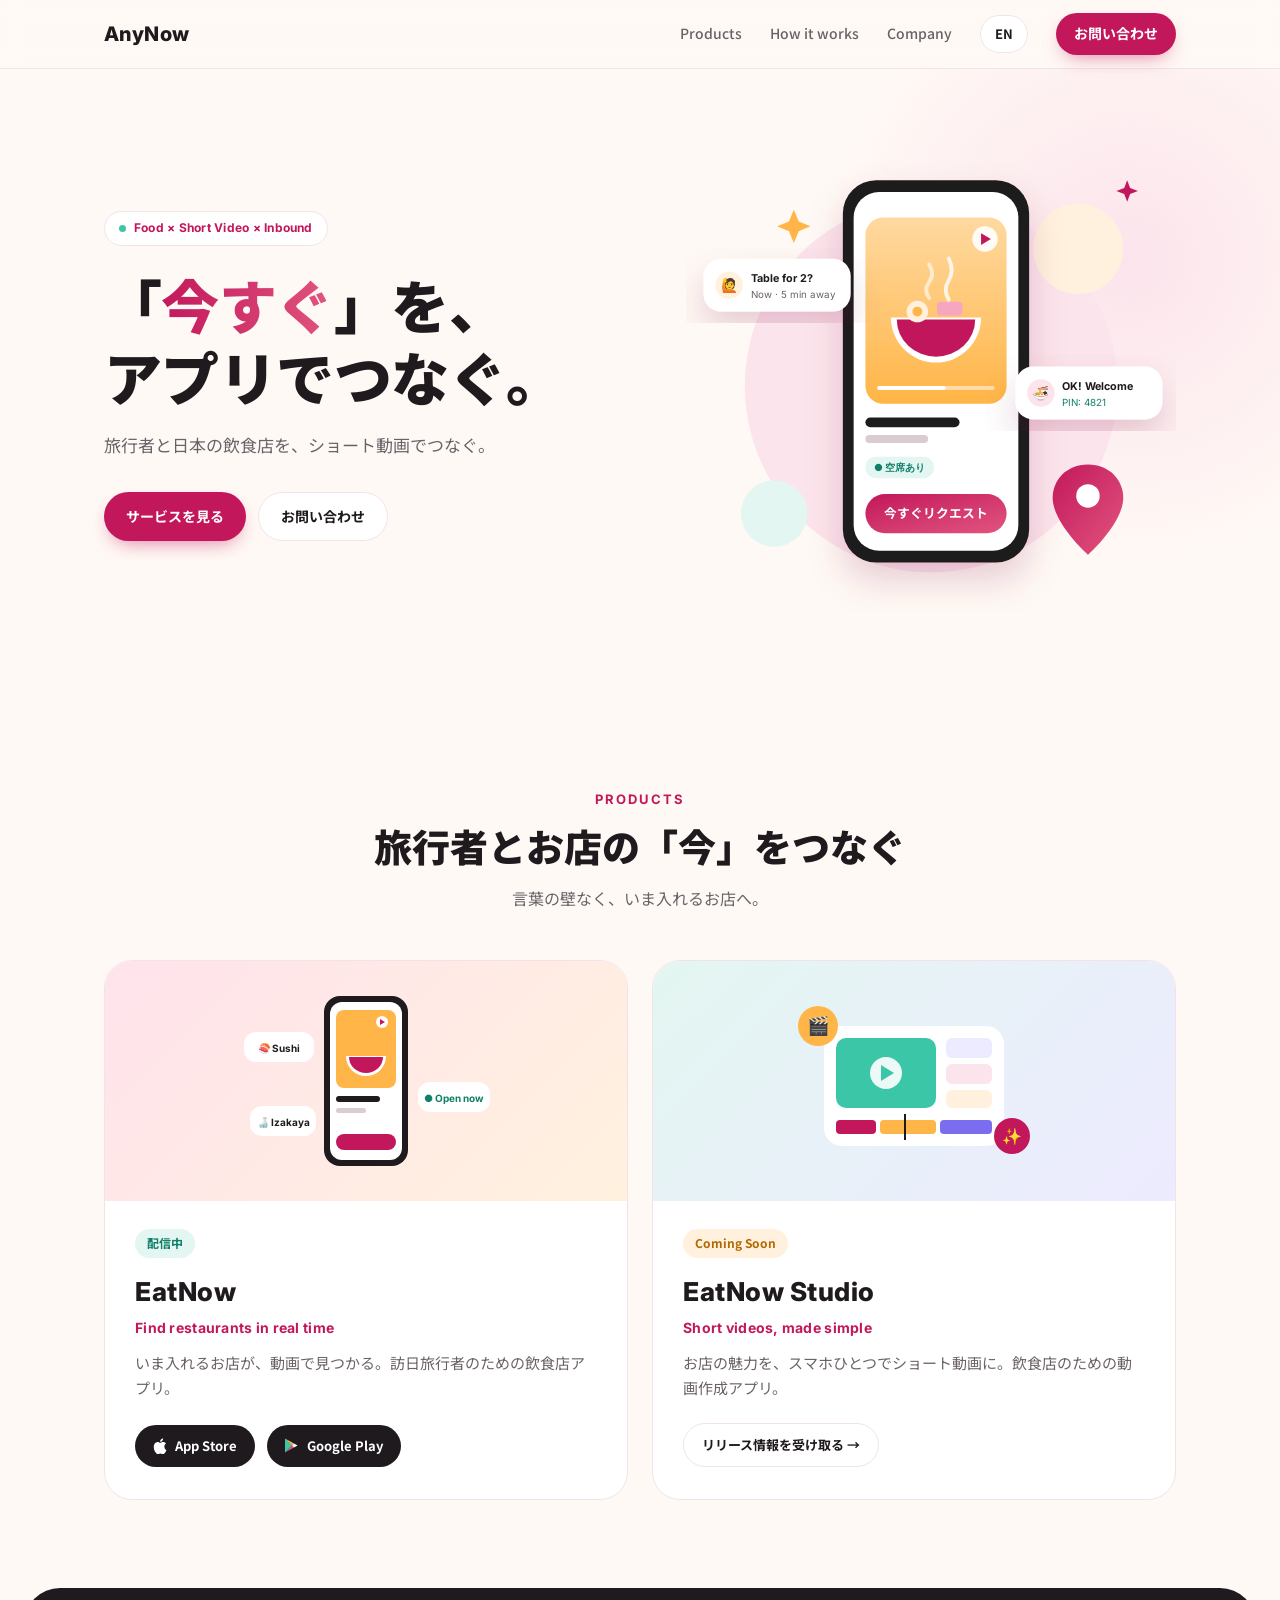
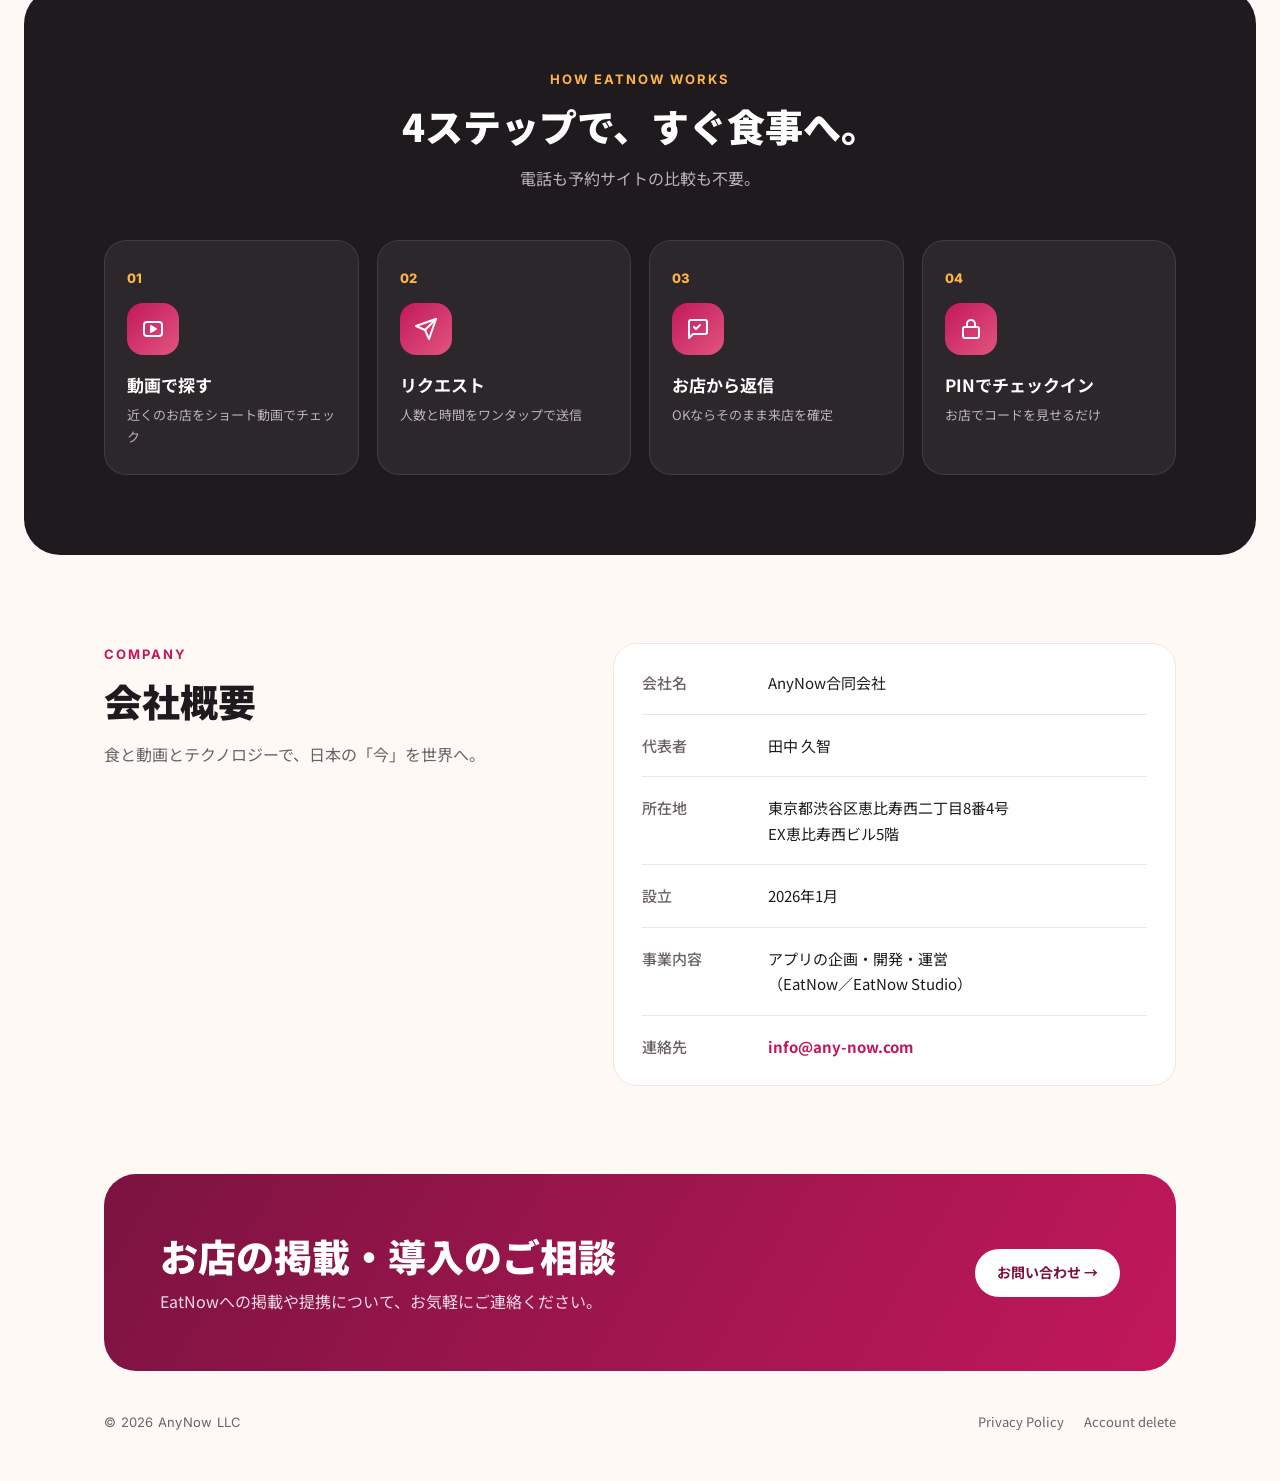
==== commit ba9d1f37: "Use text-only AnyNow logo" ====
--- a/index.html
+++ b/index.html
@@ -15,7 +15,7 @@
 <body>
 <nav>
   <div class="wrap">
-    <a class="logo en" href="/"><i>A</i>AnyNow</a>
+    <a class="logo en" href="/">AnyNow</a>
     <div class="links">
       <a href="#products">Products</a>
       <a href="#how">How it works</a>
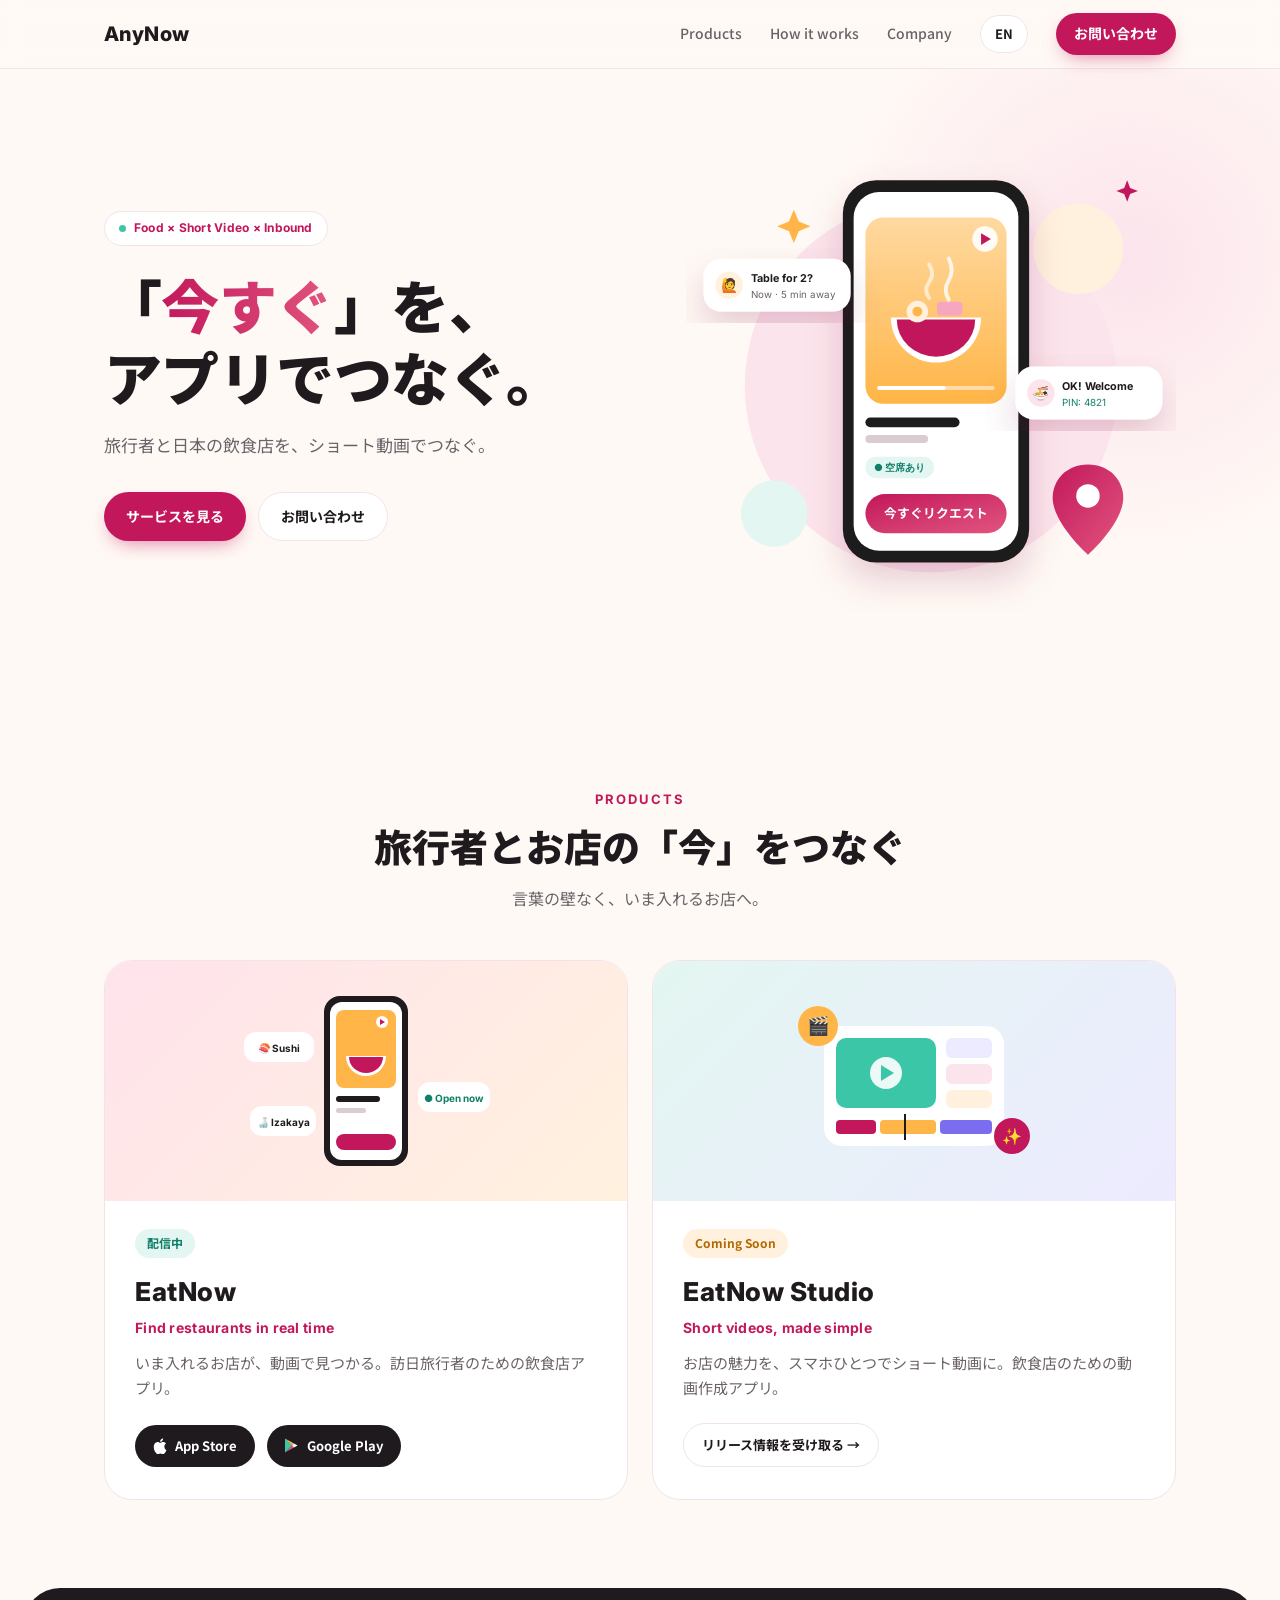
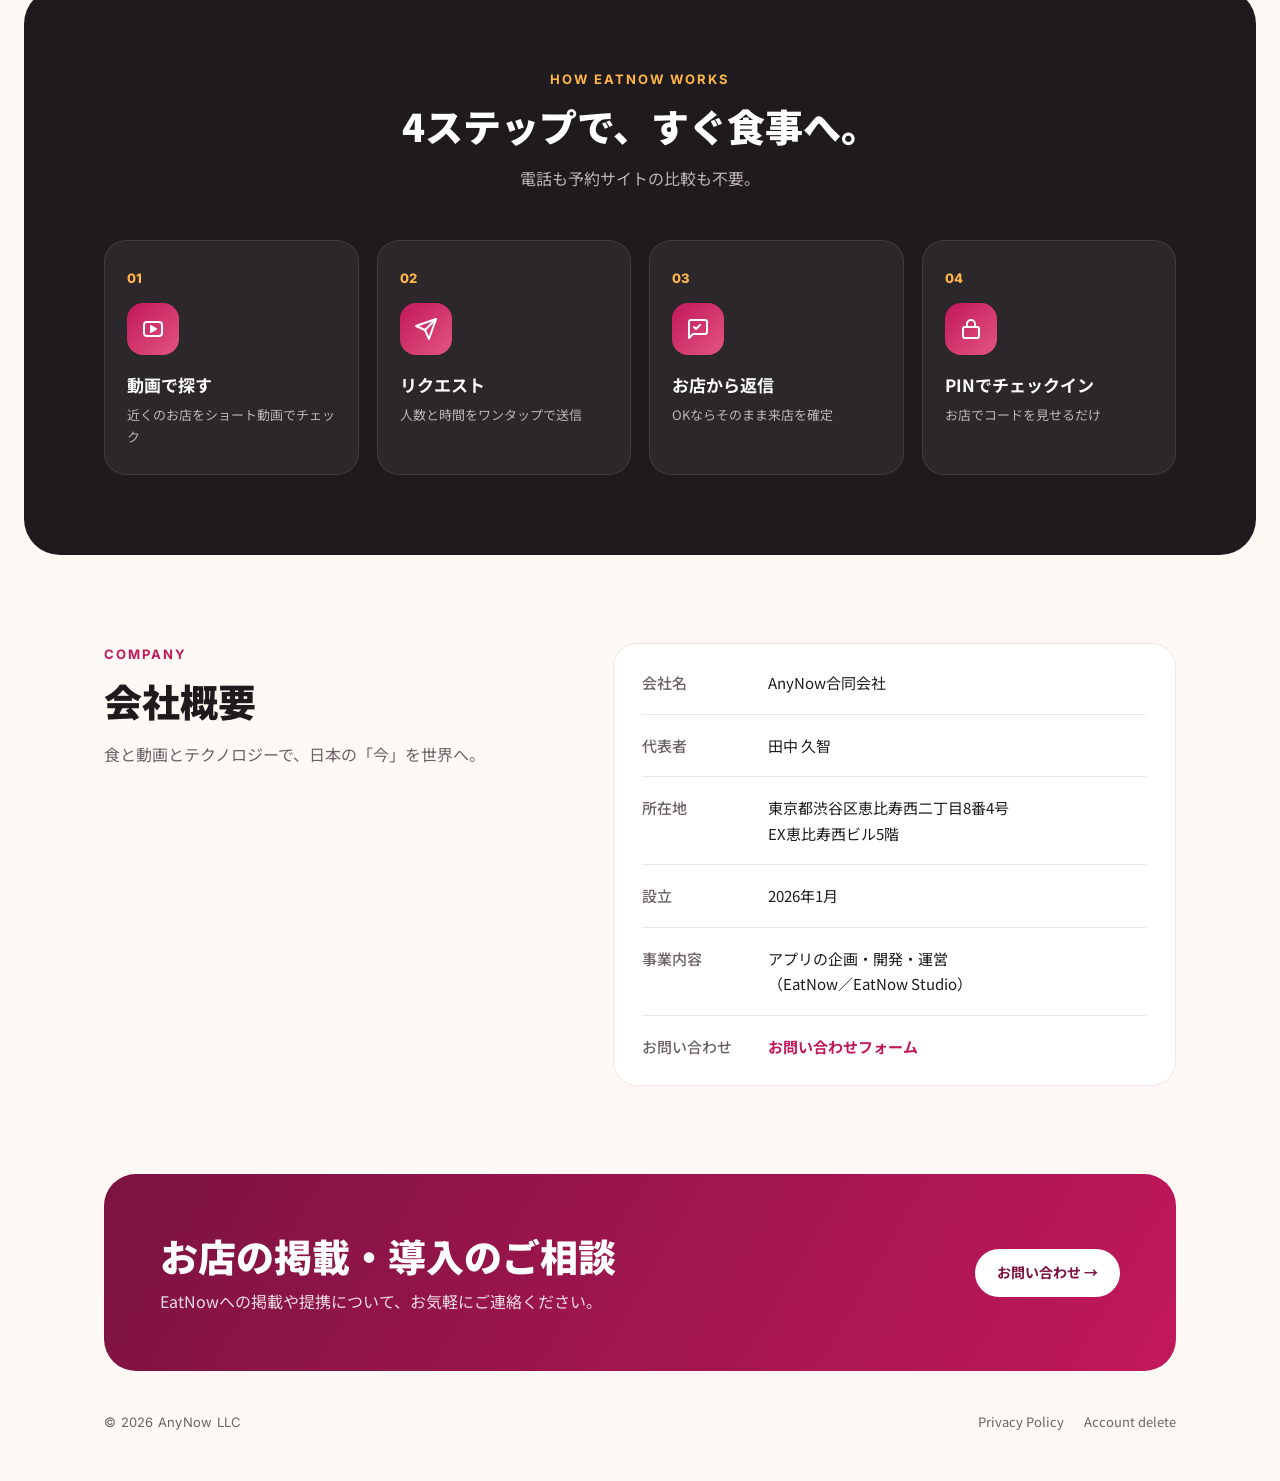
==== commit 15bc608a: "Add contact form page and link buttons to it" ====
--- a/index.html
+++ b/index.html
@@ -21,7 +21,7 @@
       <a href="#how">How it works</a>
       <a href="#company">Company</a>
       <a class="lang" href="/en/" lang="en">EN</a>
-      <a class="btn btn-primary" href="mailto:info@any-now.com">お問い合わせ</a>
+      <a class="btn btn-primary" href="/contact">お問い合わせ</a>
     </div>
   </div>
 </nav>
@@ -34,7 +34,7 @@
       <p class="lead">旅行者と日本の飲食店を、ショート動画でつなぐ。</p>
       <div class="cta">
         <a class="btn btn-primary" href="#products">サービスを見る</a>
-        <a class="btn btn-ghost" href="mailto:info@any-now.com">お問い合わせ</a>
+        <a class="btn btn-ghost" href="/contact">お問い合わせ</a>
       </div>
     </div>
 
@@ -162,7 +162,7 @@
         <div class="en-sub en">Short videos, made simple</div>
         <p>お店の魅力を、スマホひとつでショート動画に。飲食店のための動画作成アプリ。</p>
         <div class="cta">
-          <a class="btn btn-ghost" href="mailto:info@any-now.com?subject=EatNow%20Studio">リリース情報を受け取る →</a>
+          <a class="btn btn-ghost" href="/contact">リリース情報を受け取る →</a>
         </div>
       </div>
     </article>
@@ -196,7 +196,7 @@
       <div><dt>所在地</dt><dd>東京都渋谷区恵比寿西二丁目8番4号<br>EX恵比寿西ビル5階</dd></div>
       <div><dt>設立</dt><dd>2026年1月</dd></div>
       <div><dt>事業内容</dt><dd>アプリの企画・開発・運営<br>（EatNow／EatNow Studio）</dd></div>
-      <div><dt>連絡先</dt><dd><a href="mailto:info@any-now.com">info@any-now.com</a></dd></div>
+      <div><dt>お問い合わせ</dt><dd><a href="/contact">お問い合わせフォーム</a></dd></div>
     </dl>
   </div>
 </section>
@@ -207,7 +207,7 @@
       <h2>お店の掲載・導入のご相談</h2>
       <p>EatNowへの掲載や提携について、お気軽にご連絡ください。</p>
     </div>
-    <a class="btn" href="mailto:info@any-now.com">お問い合わせ →</a>
+    <a class="btn" href="/contact">お問い合わせ →</a>
   </div>
 </div>
 
--- a/style.css
+++ b/style.css
@@ -133,3 +133,9 @@
   .js [data-lang]{display:none}
   .js [data-lang].on{display:block}
   .tr-note{font-size:13px;color:var(--muted);margin-top:24px}
+
+  .form-wrap{background:#fff;border:1px solid var(--line);border-radius:24px;overflow:hidden;margin-top:28px}
+  .form-wrap iframe{display:block;width:100%;height:1450px;border:0}
+  .form-alt{font-size:14px;color:var(--muted);margin-top:18px}
+  .form-alt a{color:var(--brand);font-weight:700}
+  @media (max-width:480px){.form-wrap iframe{height:1650px}}
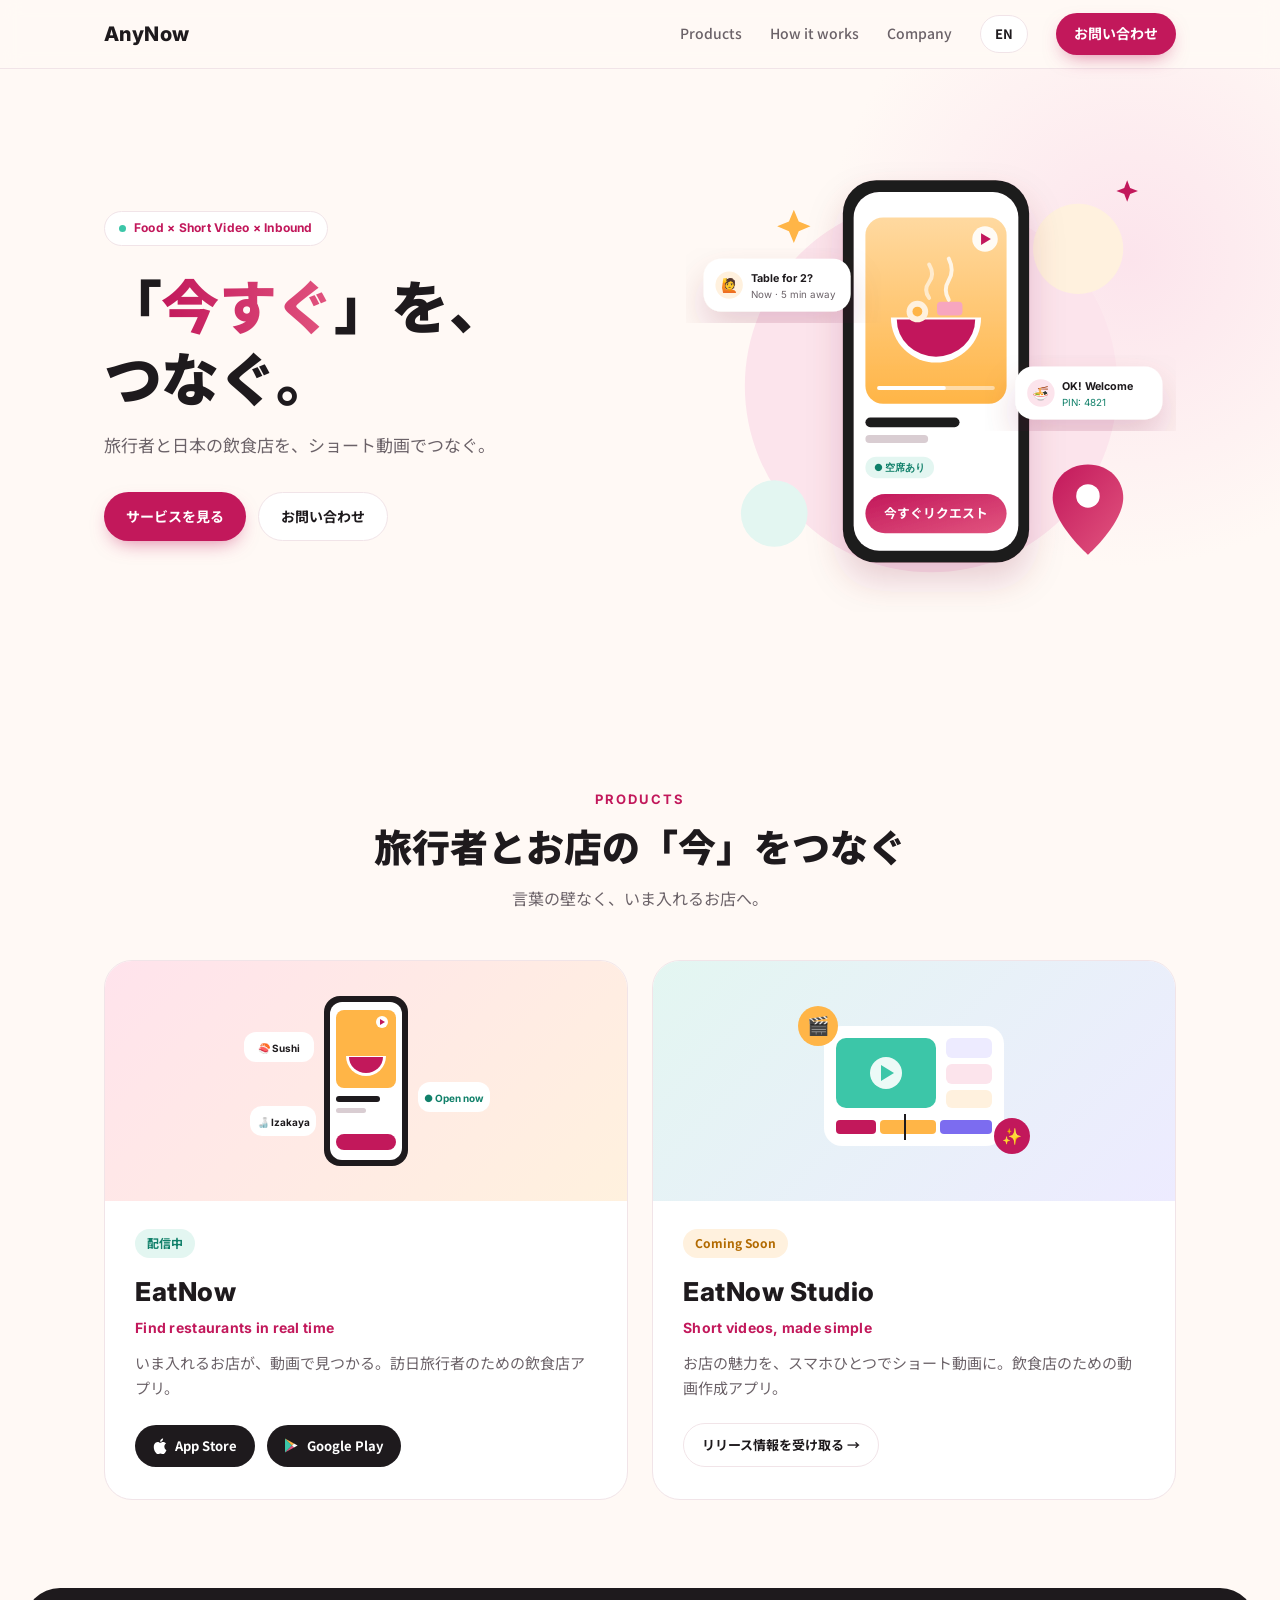
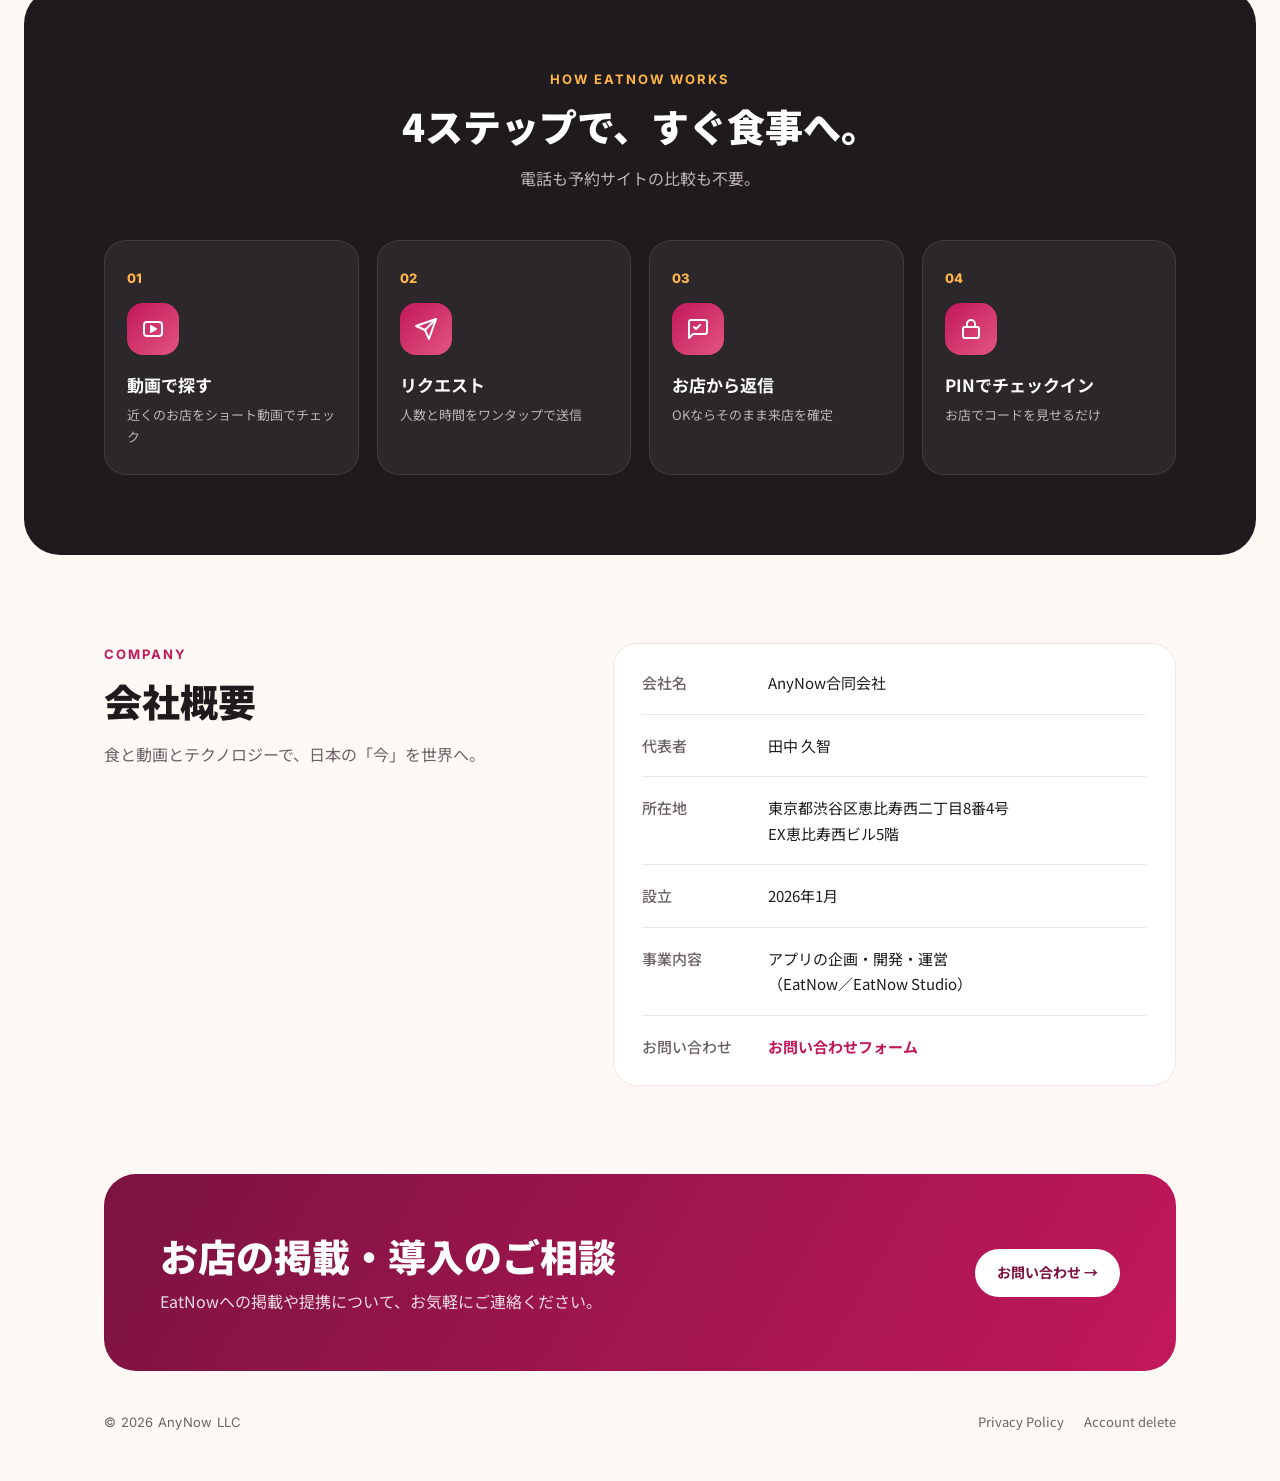
==== commit 3f997805: "Simplify headline (remove app wording)" ====
--- a/index.html
+++ b/index.html
@@ -3,7 +3,7 @@
 <head>
 <meta charset="utf-8">
 <meta name="viewport" content="width=device-width, initial-scale=1">
-<title>AnyNow | 「今すぐ」を、アプリでつなぐ。</title>
+<title>AnyNow | 「今すぐ」を、つなぐ。</title>
 <meta name="description" content="AnyNow合同会社は、訪日旅行者と日本の飲食店をショート動画でつなぐアプリ「EatNow」を開発・運営しています。">
 <link rel="icon" href="data:image/svg+xml,%3Csvg xmlns='http://www.w3.org/2000/svg' viewBox='0 0 32 32'%3E%3Cdefs%3E%3ClinearGradient id='g' x1='0' y1='0' x2='1' y2='1'%3E%3Cstop offset='0' stop-color='%23C2185B'/%3E%3Cstop offset='1' stop-color='%23FFB547'/%3E%3C/linearGradient%3E%3C/defs%3E%3Crect width='32' height='32' rx='9' fill='url(%23g)'/%3E%3Ctext x='16' y='22' text-anchor='middle' font-family='Arial' font-weight='700' font-size='16' fill='white'%3EA%3C/text%3E%3C/svg%3E">
 <link rel="preconnect" href="https://fonts.googleapis.com">
@@ -30,7 +30,7 @@
   <div class="wrap">
     <div>
       <span class="eyebrow"><b></b><span class="en">Food × Short Video × Inbound</span></span>
-      <h1>「<em>今すぐ</em>」を、<br>アプリでつなぐ。</h1>
+      <h1>「<em>今すぐ</em>」を、<br>つなぐ。</h1>
       <p class="lead">旅行者と日本の飲食店を、ショート動画でつなぐ。</p>
       <div class="cta">
         <a class="btn btn-primary" href="#products">サービスを見る</a>
--- a/style.css
+++ b/style.css
@@ -134,8 +134,30 @@
   .js [data-lang].on{display:block}
   .tr-note{font-size:13px;color:var(--muted);margin-top:24px}
 
-  .form-wrap{background:#fff;border:1px solid var(--line);border-radius:24px;overflow:hidden;margin-top:28px}
-  .form-wrap iframe{display:block;width:100%;height:1450px;border:0}
-  .form-alt{font-size:14px;color:var(--muted);margin-top:18px}
-  .form-alt a{color:var(--brand);font-weight:700}
-  @media (max-width:480px){.form-wrap iframe{height:1650px}}
+
+  .cform{background:#fff;border:1px solid var(--line);border-radius:24px;padding:36px 40px;margin-top:28px;display:grid;gap:22px}
+  .cform .row{display:grid;grid-template-columns:1fr 1fr;gap:22px}
+  .field label,.field legend{display:block;font-weight:700;font-size:14px;margin-bottom:8px}
+  .field .req{color:var(--brand);font-size:12px;margin-left:6px}
+  .field .opt{color:var(--muted);font-size:12px;font-weight:500;margin-left:6px}
+  .field input[type=text],.field input[type=email],.field textarea{width:100%;font:inherit;font-size:15px;color:var(--ink);background:var(--bg);border:1.5px solid var(--line);border-radius:14px;padding:13px 16px;transition:border-color .15s,box-shadow .15s}
+  .field textarea{min-height:170px;resize:vertical}
+  .field input:focus,.field textarea:focus{outline:none;border-color:var(--brand);box-shadow:0 0 0 4px var(--brand-soft);background:#fff}
+  fieldset.field{border:0}
+  .chips{display:flex;flex-wrap:wrap;gap:10px}
+  .chips input{position:absolute;opacity:0;pointer-events:none}
+  .chips label{display:inline-block;margin:0;font-weight:500;font-size:14px;padding:9px 16px;border:1.5px solid var(--line);border-radius:999px;background:var(--bg);cursor:pointer;transition:all .15s}
+  .chips input:checked+label{background:var(--brand);border-color:var(--brand);color:#fff}
+  .chips input:focus-visible+label{box-shadow:0 0 0 4px var(--brand-soft)}
+  .hp{position:absolute;left:-9999px;width:1px;height:1px;overflow:hidden}
+  .cform .actions{display:flex;align-items:center;gap:16px;flex-wrap:wrap}
+  .cform button[type=submit]{border:0;cursor:pointer;font:inherit}
+  .cform button[disabled]{opacity:.6;cursor:wait}
+  .cform .err{color:#B3261E;font-size:14px}
+  .cform .note{font-size:12px;color:var(--muted);background:none;padding:0;margin:0;border-radius:0}
+  .thanks{display:none;background:#fff;border:1px solid var(--line);border-radius:24px;padding:48px 40px;margin-top:28px;text-align:center}
+  .thanks .ok{width:64px;height:64px;border-radius:50%;margin:0 auto 18px;display:grid;place-items:center;background:linear-gradient(135deg,var(--brand),#E2557F)}
+  .thanks h2{margin:0 0 8px}
+  .thanks p{color:var(--muted)}
+  .sent .cform{display:none}.sent .thanks{display:block}
+  @media (max-width:640px){.cform{padding:26px 22px}.cform .row{grid-template-columns:1fr}}
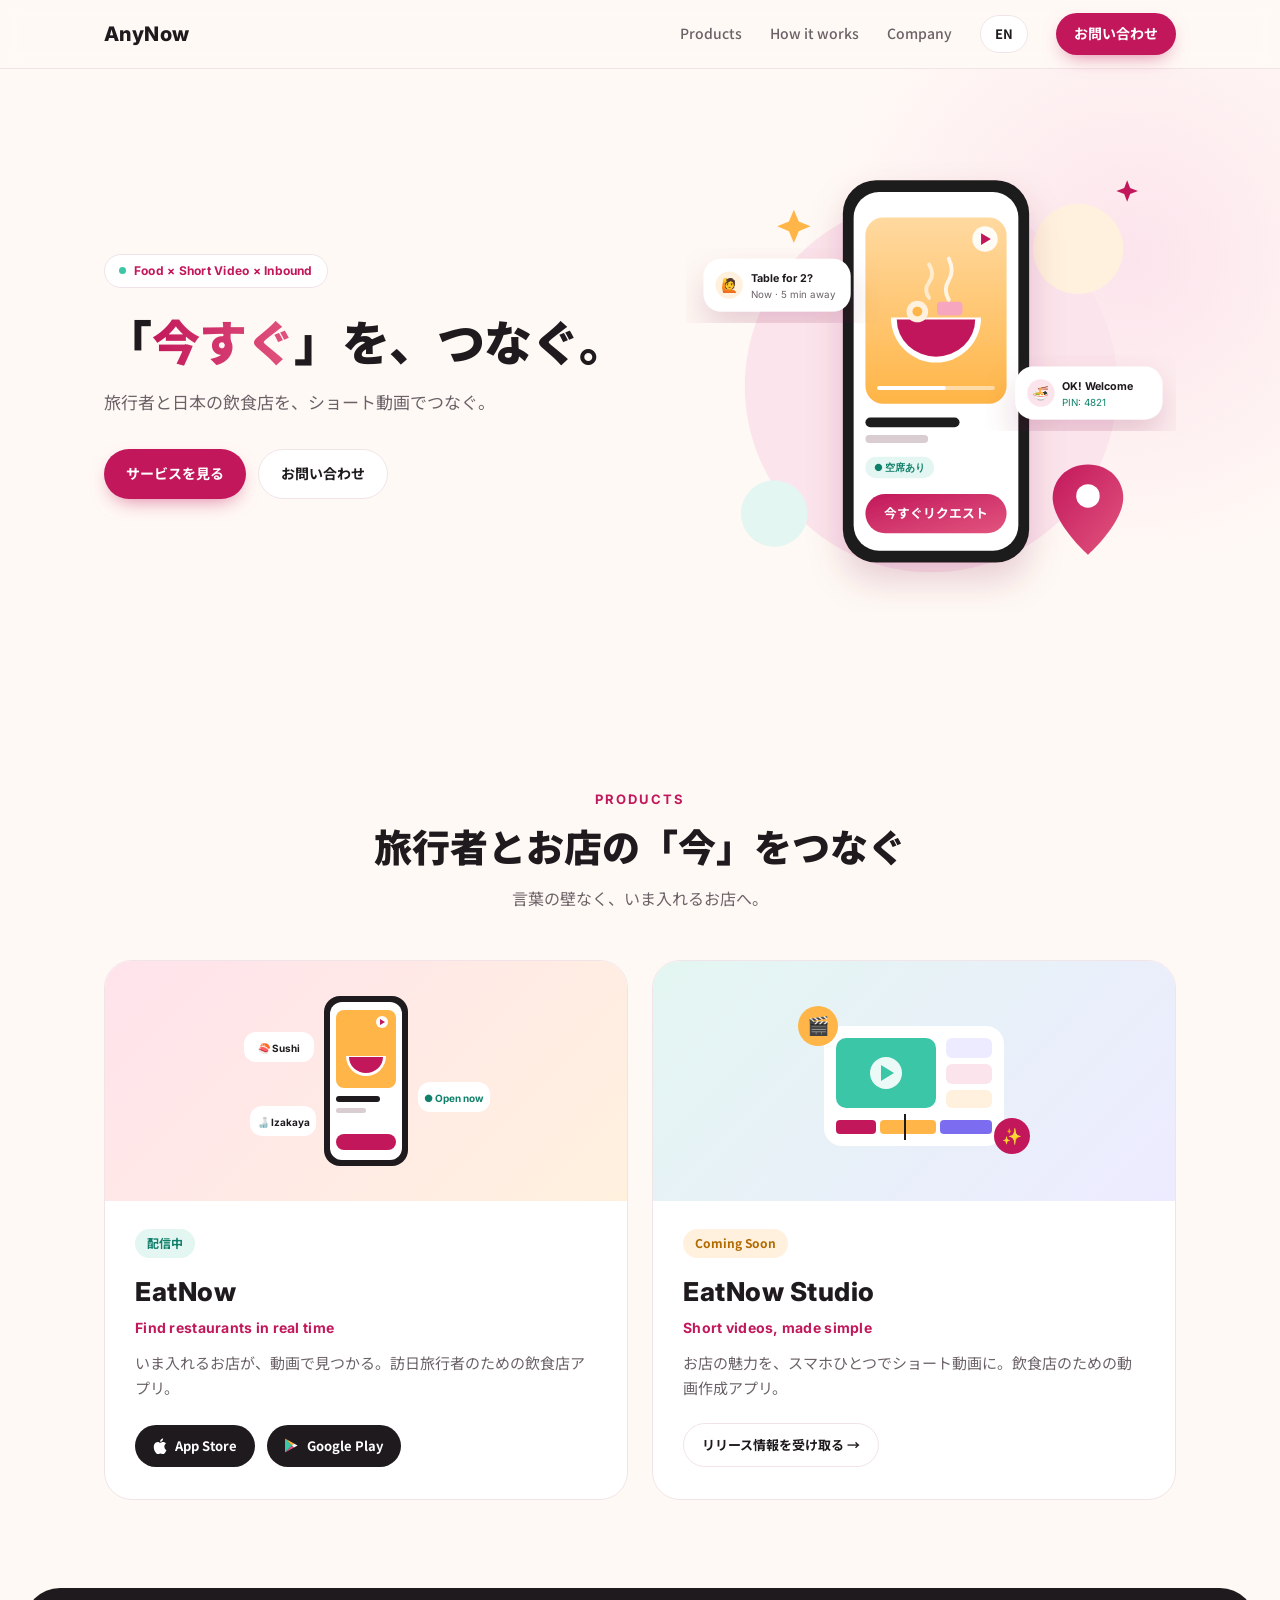
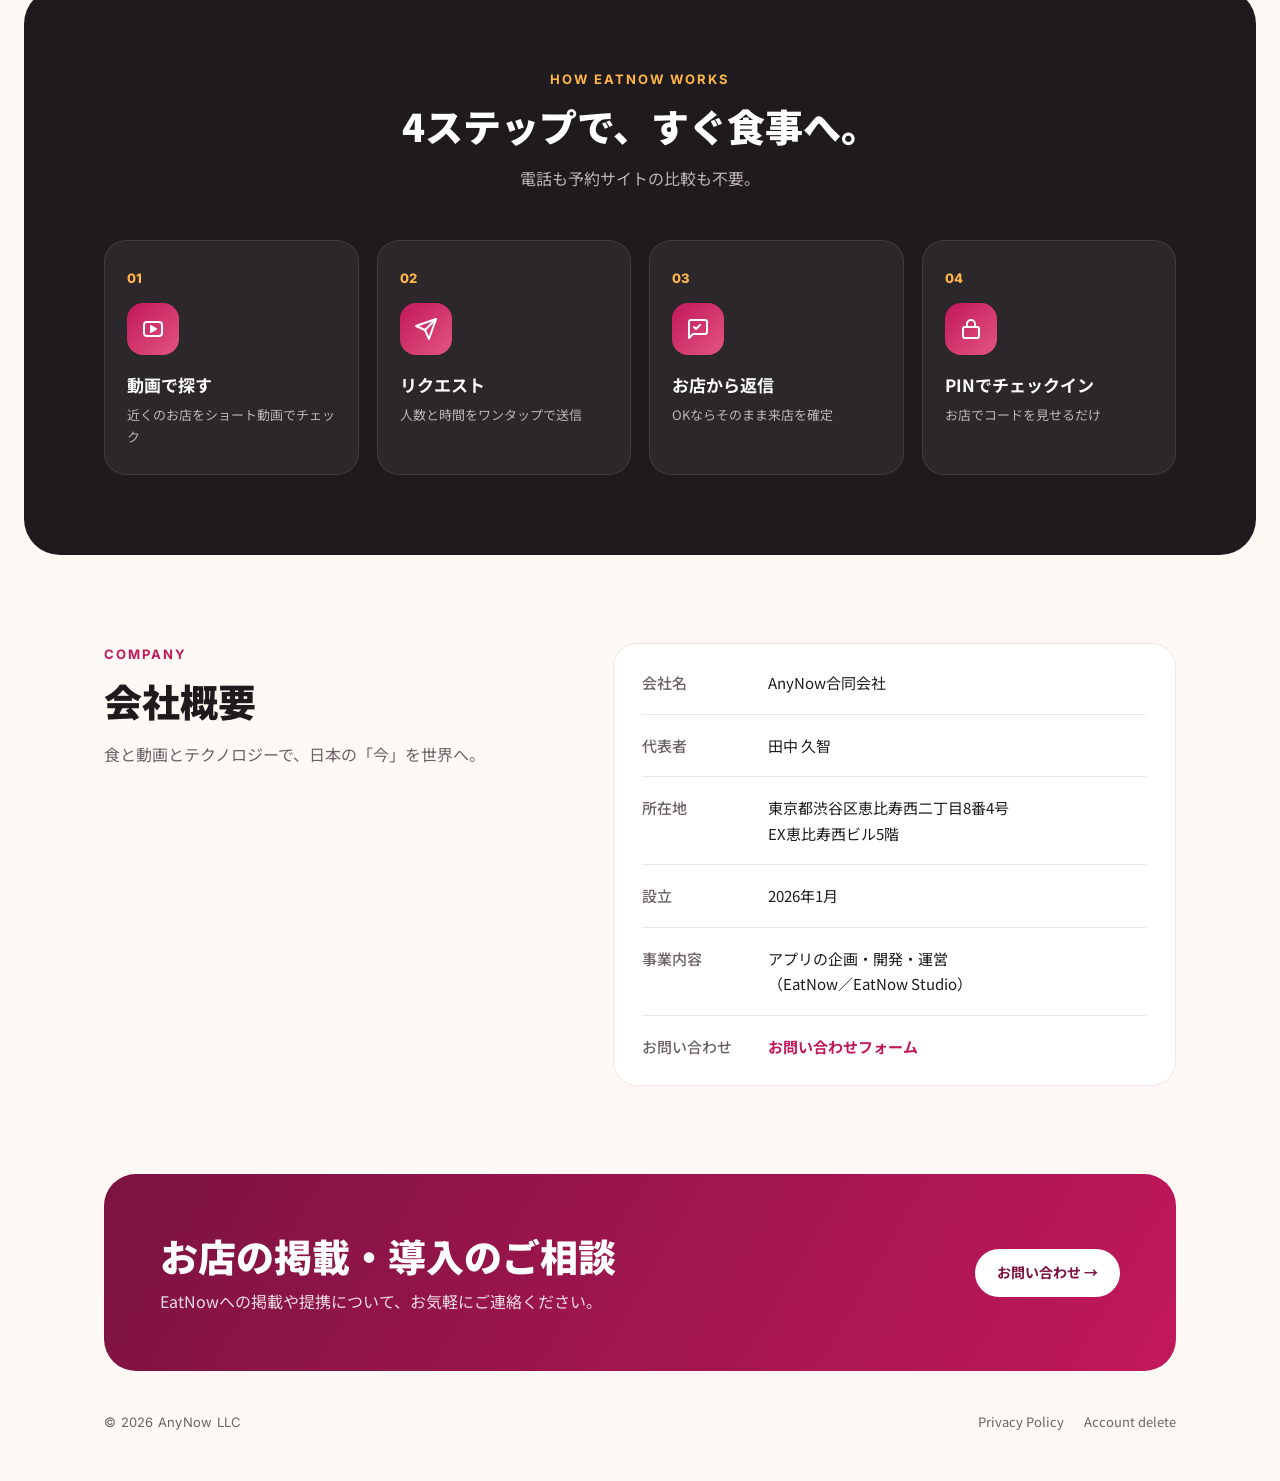
==== commit 91d8167b: "Show headline on one line" ====
--- a/index.html
+++ b/index.html
@@ -30,7 +30,7 @@
   <div class="wrap">
     <div>
       <span class="eyebrow"><b></b><span class="en">Food × Short Video × Inbound</span></span>
-      <h1>「<em>今すぐ</em>」を、<br>つなぐ。</h1>
+      <h1 style="white-space:nowrap;font-size:clamp(28px,4.2vw,48px)">「<em>今すぐ</em>」を、つなぐ。</h1>
       <p class="lead">旅行者と日本の飲食店を、ショート動画でつなぐ。</p>
       <div class="cta">
         <a class="btn btn-primary" href="#products">サービスを見る</a>
